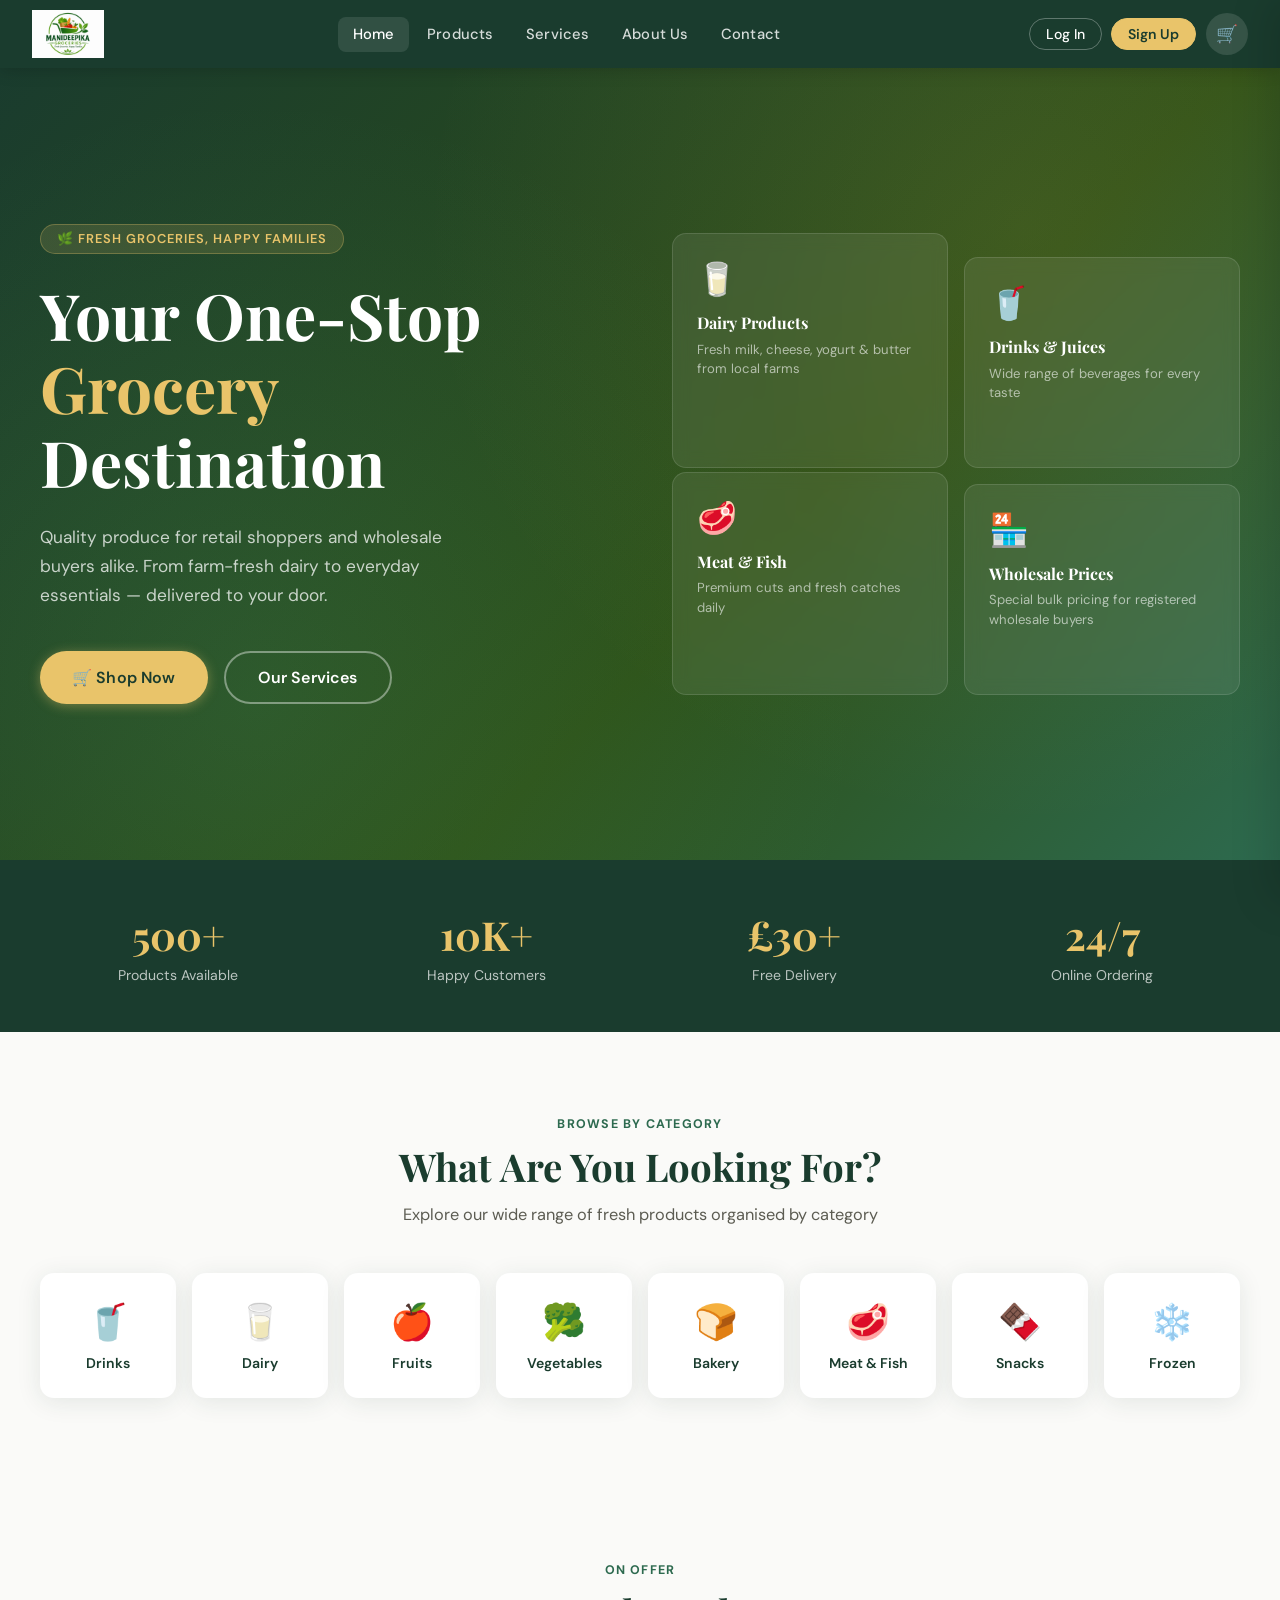
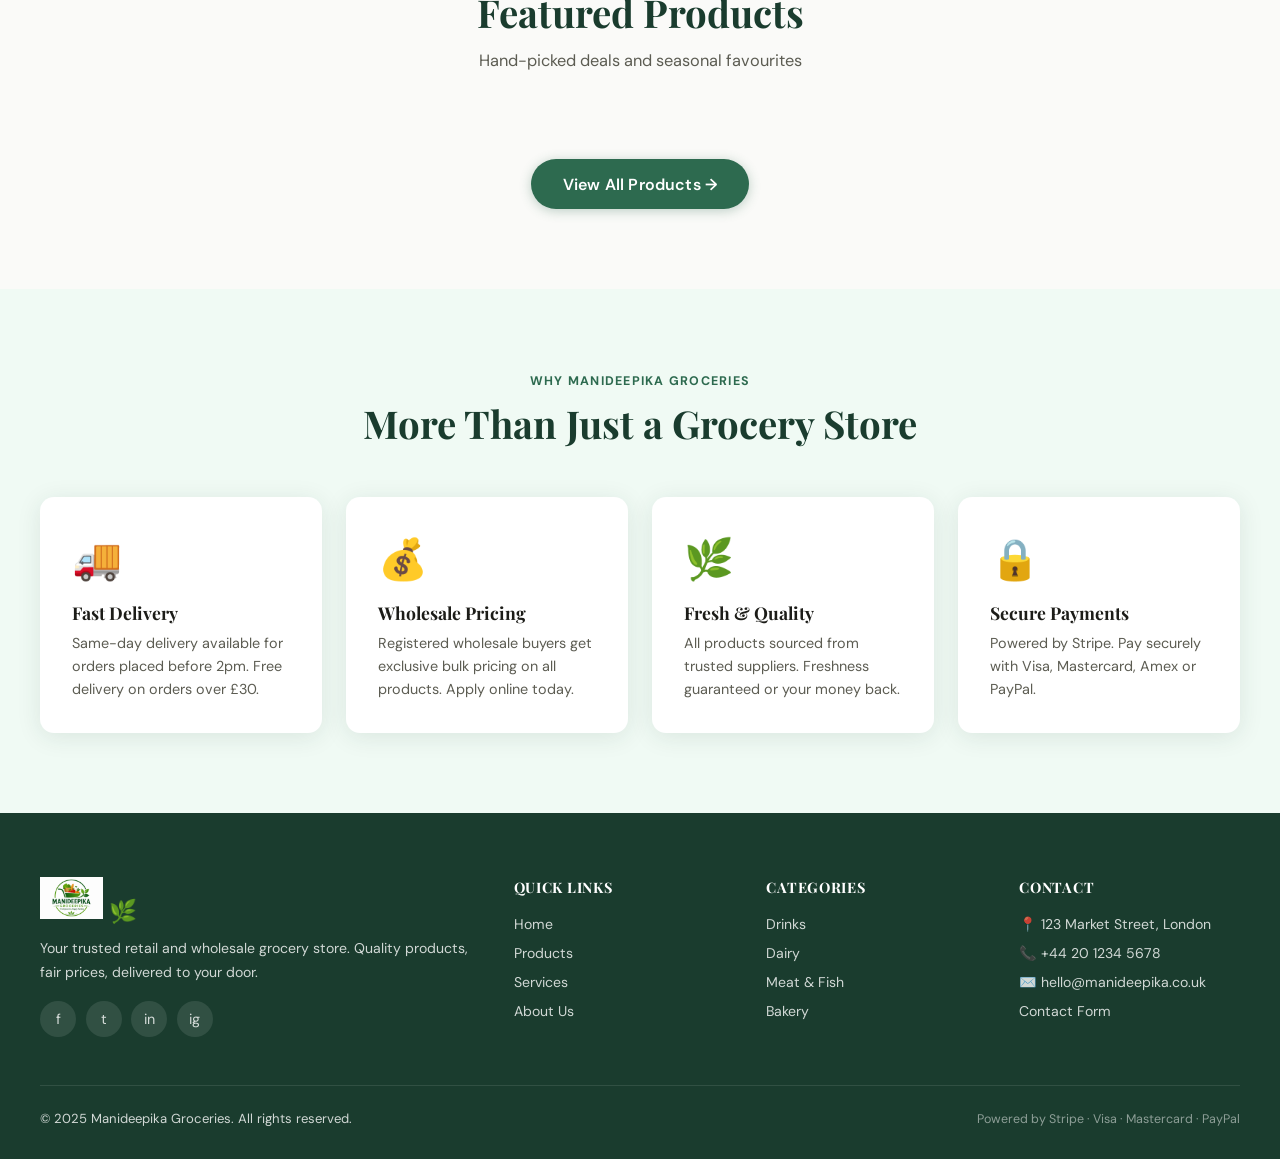
==== index.html @ 28f53b43 "Add files via upload" ====
<!DOCTYPE html>
<html lang="en">
<head>
  <meta charset="UTF-8" />
  <meta name="viewport" content="width=device-width, initial-scale=1.0" />
  <title>Manideepika Groceries – Retail & Wholesale Groceries</title>
  <link rel="stylesheet" href="css/style.css" />
  <link rel="icon" href="icon.png" />
</head>
<body>

<!-- ══ NAVBAR ══ -->
<nav class="navbar">
  <a class="navbar-brand" onclick="navigate('homePage')" style="cursor:pointer">
    <img src="icon.png" alt="Manideepika Groceries" style="height:48px;width:auto;object-fit:contain;">
  </a>
  <ul class="nav-links">
    <li><a href="#" data-page="homePage" onclick="navigate('homePage')" class="active">Home</a></li>
    <li><a href="#" data-page="productsPage" onclick="navigate('productsPage')">Products</a></li>
    <li><a href="#" data-page="servicesPage" onclick="navigate('servicesPage')">Services</a></li>
    <li><a href="#" data-page="aboutPage" onclick="navigate('aboutPage')">About Us</a></li>
    <li><a href="#" data-page="contactPage" onclick="navigate('contactPage')">Contact</a></li>
  </ul>
  <div class="nav-actions">
    <button class="btn-nav" id="loginBtn" onclick="openModal('loginModal')">Log In</button>
    <button class="btn-nav btn-nav-primary" id="signupBtn" onclick="openModal('signupModal')">Sign Up</button>
    <div id="userMenu" style="display:none;align-items:center;gap:0.6rem;">
      <span id="userGreeting" style="color:rgba(255,255,255,0.8);font-size:0.88rem;"></span>
      <button class="btn-nav" onclick="logout()">Log Out</button>
    </div>
    <button class="cart-btn" onclick="openCart()" title="Cart">
      🛒 <span class="cart-count" style="display:none">0</span>
    </button>
  </div>
</nav>

<!-- ══ PAGES ══ -->

<!-- HOME PAGE -->
<div class="page active" id="homePage">
  <!-- Hero -->
  <section class="hero">
    <div class="hero-bg-pattern"></div>
    <div class="hero-content">
      <div>
        <div class="hero-badge">🌿 Fresh Groceries, Happy Families</div>
        <h1>Your One-Stop <em>Grocery</em> Destination</h1>
        <p>Quality produce for retail shoppers and wholesale buyers alike. From farm-fresh dairy to everyday essentials — delivered to your door.</p>
        <div class="hero-actions">
          <button class="btn btn-gold btn-lg" onclick="navigate('productsPage')">🛒 Shop Now</button>
          <button class="btn btn-outline btn-lg" style="color:white;border-color:rgba(255,255,255,0.4);" onclick="navigate('servicesPage')">Our Services</button>
        </div>
      </div>
      <div class="hero-visual">
        <div class="hero-card">
          <div class="icon">🥛</div>
          <h3>Dairy Products</h3>
          <p>Fresh milk, cheese, yogurt & butter from local farms</p>
        </div>
        <div class="hero-card">
          <div class="icon">🥤</div>
          <h3>Drinks & Juices</h3>
          <p>Wide range of beverages for every taste</p>
        </div>
        <div class="hero-card">
          <div class="icon">🥩</div>
          <h3>Meat & Fish</h3>
          <p>Premium cuts and fresh catches daily</p>
        </div>
        <div class="hero-card">
          <div class="icon">🏪</div>
          <h3>Wholesale Prices</h3>
          <p>Special bulk pricing for registered wholesale buyers</p>
        </div>
      </div>
    </div>
  </section>

  <!-- Stats -->
  <div class="stats-bar">
    <div class="stat-item"><h3>500+</h3><p>Products Available</p></div>
    <div class="stat-item"><h3>10K+</h3><p>Happy Customers</p></div>
    <div class="stat-item"><h3>£30+</h3><p>Free Delivery</p></div>
    <div class="stat-item"><h3>24/7</h3><p>Online Ordering</p></div>
  </div>

  <!-- Categories -->
  <section class="section" style="background:var(--off-white);">
    <div class="container">
      <div class="section-header">
        <span class="label">Browse By Category</span>
        <h2>What Are You Looking For?</h2>
        <p>Explore our wide range of fresh products organised by category</p>
      </div>
      <div class="categories-grid" style="grid-template-columns:repeat(auto-fill,minmax(130px,1fr))">
        <div class="category-card" onclick="navigate('productsPage');setCategory('drinks')">
          <div class="cat-icon">🥤</div><h3>Drinks</h3>
        </div>
        <div class="category-card" onclick="navigate('productsPage');setCategory('dairy')">
          <div class="cat-icon">🥛</div><h3>Dairy</h3>
        </div>
        <div class="category-card" onclick="navigate('productsPage');setCategory('fruits')">
          <div class="cat-icon">🍎</div><h3>Fruits</h3>
        </div>
        <div class="category-card" onclick="navigate('productsPage');setCategory('vegetables')">
          <div class="cat-icon">🥦</div><h3>Vegetables</h3>
        </div>
        <div class="category-card" onclick="navigate('productsPage');setCategory('bakery')">
          <div class="cat-icon">🍞</div><h3>Bakery</h3>
        </div>
        <div class="category-card" onclick="navigate('productsPage');setCategory('meat')">
          <div class="cat-icon">🥩</div><h3>Meat & Fish</h3>
        </div>
        <div class="category-card" onclick="navigate('productsPage');setCategory('snacks')">
          <div class="cat-icon">🍫</div><h3>Snacks</h3>
        </div>
        <div class="category-card" onclick="navigate('productsPage');setCategory('frozen')">
          <div class="cat-icon">❄️</div><h3>Frozen</h3>
        </div>
      </div>
    </div>
  </section>

  <!-- Featured Products -->
  <section class="section">
    <div class="container">
      <div class="section-header">
        <span class="label">On Offer</span>
        <h2>Featured Products</h2>
        <p>Hand-picked deals and seasonal favourites</p>
      </div>
      <div class="products-grid" id="featuredProducts"></div>
      <div style="text-align:center;margin-top:2.5rem;">
        <button class="btn btn-primary btn-lg" onclick="navigate('productsPage')">View All Products →</button>
      </div>
    </div>
  </section>

  <!-- Why Choose Us -->
  <section class="section" style="background:var(--green-pale);">
    <div class="container">
      <div class="section-header">
        <span class="label">Why Manideepika Groceries</span>
        <h2>More Than Just a Grocery Store</h2>
      </div>
      <div class="services-grid">
        <div class="service-card">
          <div class="service-icon">🚚</div>
          <h3>Fast Delivery</h3>
          <p>Same-day delivery available for orders placed before 2pm. Free delivery on orders over £30.</p>
        </div>
        <div class="service-card">
          <div class="service-icon">💰</div>
          <h3>Wholesale Pricing</h3>
          <p>Registered wholesale buyers get exclusive bulk pricing on all products. Apply online today.</p>
        </div>
        <div class="service-card">
          <div class="service-icon">🌿</div>
          <h3>Fresh & Quality</h3>
          <p>All products sourced from trusted suppliers. Freshness guaranteed or your money back.</p>
        </div>
        <div class="service-card">
          <div class="service-icon">🔒</div>
          <h3>Secure Payments</h3>
          <p>Powered by Stripe. Pay securely with Visa, Mastercard, Amex or PayPal.</p>
        </div>
      </div>
    </div>
  </section>

  <!-- Footer -->
  <footer>
    <div class="container">
      <div class="footer-grid">
        <div class="footer-brand">
          <div class="logo"><img src="icon.png" alt="Manideepika Groceries" style="height:42px;width:auto;object-fit:contain;"> 🌿</div>
          <p>Your trusted retail and wholesale grocery store. Quality products, fair prices, delivered to your door.</p>
          <div class="social-links">
            <div class="social-link">f</div>
            <div class="social-link">t</div>
            <div class="social-link">in</div>
            <div class="social-link">ig</div>
          </div>
        </div>
        <div class="footer-col">
          <h4>Quick Links</h4>
          <ul>
            <li><a href="#" onclick="navigate('homePage')">Home</a></li>
            <li><a href="#" onclick="navigate('productsPage')">Products</a></li>
            <li><a href="#" onclick="navigate('servicesPage')">Services</a></li>
            <li><a href="#" onclick="navigate('aboutPage')">About Us</a></li>
          </ul>
        </div>
        <div class="footer-col">
          <h4>Categories</h4>
          <ul>
            <li><a href="#" onclick="navigate('productsPage');setCategory('drinks')">Drinks</a></li>
            <li><a href="#" onclick="navigate('productsPage');setCategory('dairy')">Dairy</a></li>
            <li><a href="#" onclick="navigate('productsPage');setCategory('meat')">Meat & Fish</a></li>
            <li><a href="#" onclick="navigate('productsPage');setCategory('bakery')">Bakery</a></li>
          </ul>
        </div>
        <div class="footer-col">
          <h4>Contact</h4>
          <ul>
            <li><a href="#">📍 123 Market Street, London</a></li>
            <li><a href="#">📞 +44 20 1234 5678</a></li>
            <li><a href="#">✉️ hello@manideepika.co.uk</a></li>
            <li><a href="#" onclick="navigate('contactPage')">Contact Form</a></li>
          </ul>
        </div>
      </div>
      <div class="footer-bottom">
        <p>© 2025 Manideepika Groceries. All rights reserved.</p>
        <p style="font-size:0.78rem;color:rgba(255,255,255,0.5);">Powered by Stripe · Visa · Mastercard · PayPal</p>
      </div>
    </div>
  </footer>
</div>

<!-- PRODUCTS PAGE -->
<div class="page" id="productsPage">
  <div class="page-hero" style="padding:3rem 2rem 2.5rem;">
    <h1>Our Products</h1>
    <p>Browse hundreds of quality retail and wholesale grocery items</p>
  </div>
  <section class="section" style="padding-top:2rem;">
    <div class="container">
      <div style="display:flex;align-items:center;justify-content:space-between;flex-wrap:wrap;gap:1rem;margin-bottom:1.5rem;">
        <div class="search-bar">
          <input type="text" id="productSearch" placeholder="Search products...">
          <button>🔍</button>
        </div>
        <div style="display:flex;align-items:center;gap:1rem;flex-wrap:wrap;">
          <label style="display:flex;align-items:center;gap:0.5rem;cursor:pointer;font-size:0.88rem;font-weight:600;color:var(--green-dark);">
            <input type="checkbox" id="priceToggle" style="width:auto;accent-color:var(--green-mid);">
            Wholesale Prices
          </label>
          <select id="sortProducts" class="filter-select">
            <option value="">Sort by Default</option>
            <option value="low">Price: Low to High</option>
            <option value="high">Price: High to Low</option>
            <option value="name">Name A–Z</option>
          </select>
        </div>
      </div>
      <div class="categories-grid" id="categoriesGrid" style="margin-bottom:2rem;"></div>
      <div class="products-grid" id="productsGrid"></div>
    </div>
  </section>
  <!-- Footer repeat -->
  <footer style="background:var(--green-dark);padding:2rem;text-align:center;color:rgba(255,255,255,0.6);font-size:0.85rem;">
    © 2025 Manideepika Groceries · <a href="#" onclick="navigate('contactPage')" style="color:var(--gold);">Contact Us</a>
  </footer>
</div>

<!-- SERVICES PAGE -->
<div class="page" id="servicesPage">
  <div class="page-hero">
    <h1>Our Services</h1>
    <p>We offer a complete grocery solution for individuals, families, and businesses</p>
  </div>
  <section class="section">
    <div class="container">
      <div class="section-header">
        <span class="label">What We Offer</span>
        <h2>Services Tailored to Your Needs</h2>
      </div>
      <div class="services-grid">
        <div class="service-card">
          <div class="service-icon">🏪</div>
          <h3>Retail Shopping</h3>
          <p>Shop at standard retail prices with full access to our product catalogue. Perfect for individuals and families looking for quality groceries.</p>
        </div>
        <div class="service-card">
          <div class="service-icon">📦</div>
          <h3>Wholesale Buying</h3>
          <p>Registered wholesale accounts enjoy significantly reduced bulk pricing. Ideal for restaurants, cafes, offices and small businesses.</p>
        </div>
        <div class="service-card">
          <div class="service-icon">🚚</div>
          <h3>Home Delivery</h3>
          <p>Same-day and next-day delivery slots available. Free delivery on orders over £30. Tracked and insured delivery every time.</p>
        </div>
        <div class="service-card">
          <div class="service-icon">🔄</div>
          <h3>Click & Collect</h3>
          <p>Order online and collect from our store at a time that suits you. Skip the queue and pick up your order in minutes.</p>
        </div>
        <div class="service-card">
          <div class="service-icon">📋</div>
          <h3>Standing Orders</h3>
          <p>Set up recurring orders for your regular essentials. We'll process automatically each week so you never run out.</p>
        </div>
        <div class="service-card">
          <div class="service-icon">💳</div>
          <h3>Business Accounts</h3>
          <p>Open a business account with dedicated account management, invoicing, and flexible payment terms up to 30 days.</p>
        </div>
      </div>
    </div>
  </section>
  <section class="section" style="background:var(--green-dark);color:white;text-align:center;">
    <div class="container">
      <h2 style="color:white;margin-bottom:1rem;">Ready to Open a Wholesale Account?</h2>
      <p style="color:rgba(255,255,255,0.75);margin-bottom:2rem;">Register today and unlock exclusive wholesale pricing on all products</p>
      <button class="btn btn-gold btn-lg" onclick="openModal('signupModal')">Register for Wholesale</button>
    </div>
  </section>
  <footer style="background:var(--green-dark);padding:2rem;text-align:center;color:rgba(255,255,255,0.6);font-size:0.85rem;border-top:1px solid rgba(255,255,255,0.1);">
    © 2025 Manideepika Groceries
  </footer>
</div>

<!-- ABOUT PAGE -->
<div class="page" id="aboutPage">
  <div class="page-hero">
    <h1>About Manideepika Groceries</h1>
    <p>A family-run grocery business serving London since 2005 — growing from a single market stall to a thriving retail and wholesale store</p>
  </div>
  <section class="section">
    <div class="container" style="display:grid;grid-template-columns:1fr 1fr;gap:3rem;align-items:center;">
      <div>
        <span class="label text-green">Our Story</span>
        <h2 style="margin-bottom:1rem;">From Market Stall to Grocery Hub</h2>
        <p style="color:var(--gray-dark);line-height:1.8;margin-bottom:1rem;">Manideepika Groceries started in 2005 as a small family-run market stall in East London. Over two decades, we've grown into a full-service retail and wholesale grocery operation serving thousands of customers each week.</p>
        <p style="color:var(--gray-dark);line-height:1.8;margin-bottom:1.5rem;">Our commitment remains the same: bring the freshest, highest-quality produce to every customer — whether you're a home cook buying for your family or a restaurant owner stocking your kitchen.</p>
        <button class="btn btn-primary" onclick="navigate('contactPage')">Get in Touch</button>
      </div>
      <div style="background:var(--green-pale);border-radius:var(--radius);padding:2.5rem;text-align:center;">
        <div style="font-size:5rem;margin-bottom:1rem;">🌿</div>
        <h3 style="font-size:1.3rem;margin-bottom:0.5rem;">Our Mission</h3>
        <p style="color:var(--gray-dark);line-height:1.7;">To make quality groceries accessible and affordable for everyone — from the individual shopper to the growing business — while supporting local suppliers and reducing food waste.</p>
      </div>
    </div>
  </section>
  <div class="stats-bar">
    <div class="stat-item"><h3>20+</h3><p>Years in Business</p></div>
    <div class="stat-item"><h3>10K+</h3><p>Happy Customers</p></div>
    <div class="stat-item"><h3>50+</h3><p>Local Suppliers</p></div>
    <div class="stat-item"><h3>500+</h3><p>Products Stocked</p></div>
  </div>
  <section class="section">
    <div class="container">
      <div class="section-header">
        <span class="label">The Team</span>
        <h2>Meet Our People</h2>
        <p>A dedicated team passionate about food and great customer service</p>
      </div>
      <div class="team-grid">
        <div class="team-card">
          <div class="team-avatar">👨‍💼</div>
          <h3>James Okafor</h3>
          <p>Founder & CEO</p>
        </div>
        <div class="team-card">
          <div class="team-avatar">👩‍💼</div>
          <h3>Sarah Mitchell</h3>
          <p>Head of Procurement</p>
        </div>
        <div class="team-card">
          <div class="team-avatar">👨‍🍳</div>
          <h3>Ahmed Hassan</h3>
          <p>Wholesale Manager</p>
        </div>
        <div class="team-card">
          <div class="team-avatar">👩‍💻</div>
          <h3>Priya Sharma</h3>
          <p>Operations Manager</p>
        </div>
      </div>
    </div>
  </section>
  <footer style="background:var(--green-dark);padding:2rem;text-align:center;color:rgba(255,255,255,0.6);font-size:0.85rem;">
    © 2025 Manideepika Groceries
  </footer>
</div>

<!-- CONTACT PAGE -->
<div class="page" id="contactPage">
  <div class="page-hero">
    <h1>Contact Us</h1>
    <p>We'd love to hear from you. Get in touch for orders, enquiries, or wholesale applications</p>
  </div>
  <section class="section">
    <div class="container contact-grid">
      <div>
        <h2 style="margin-bottom:1.5rem;">Get In Touch</h2>
        <div class="contact-card">
          <div class="contact-icon">📍</div>
          <div>
            <h4 style="margin-bottom:0.25rem;">Store Address</h4>
            <p style="font-size:0.88rem;color:var(--gray-dark);">371A Eastern Avenue, Ilford, London IG2 6NE</p>
          </div>
        </div>
        <div class="contact-card">
          <div class="contact-icon">📞</div>
          <div>
            <h4 style="margin-bottom:0.25rem;">Phone</h4>
            <p style="font-size:0.88rem;color:var(--gray-dark);">+44 7404188199 (Mon–Sat, 8am–8pm)</p>
          </div>
        </div>
        <div class="contact-card">
          <div class="contact-icon">✉️</div>
          <div>
            <h4 style="margin-bottom:0.25rem;">Email</h4>
            <p style="font-size:0.88rem;color:var(--gray-dark);">Deepika22400@gmail.com</p>
          </div>
        </div>
        <div class="contact-card">
          <div class="contact-icon">🕐</div>
          <div>
            <h4 style="margin-bottom:0.25rem;">Opening Hours</h4>
            <p style="font-size:0.88rem;color:var(--gray-dark);">Mon–Fri: 7am–9pm · Sat: 7am–8pm · Sun: 9am–6pm</p>
          </div>
        </div>
      </div>
      <div>
        <div class="checkout-section">
          <h3>Send Us a Message</h3>
          <form onsubmit="submitContact(event)">
            <div class="form-row">
              <div class="form-group">
                <label>First Name</label>
                <input type="text" placeholder="John" required />
              </div>
              <div class="form-group">
                <label>Last Name</label>
                <input type="text" placeholder="Smith" required />
              </div>
            </div>
            <div class="form-group">
              <label>Email Address</label>
              <input type="email" placeholder="john@example.com" required />
            </div>
            <div class="form-group">
              <label>Subject</label>
              <select>
                <option>General Enquiry</option>
                <option>Wholesale Application</option>
                <option>Order Issue</option>
                <option>Product Feedback</option>
                <option>Delivery Question</option>
              </select>
            </div>
            <div class="form-group">
              <label>Message</label>
              <textarea placeholder="Tell us how we can help..." required></textarea>
            </div>
            <button type="submit" class="btn btn-primary btn-block btn-lg">Send Message ✉️</button>
          </form>
        </div>
      </div>
    </div>
  </section>
  <footer style="background:var(--green-dark);padding:2rem;text-align:center;color:rgba(255,255,255,0.6);font-size:0.85rem;">
    © 2025 Manideepika Groceries
  </footer>
</div>

<!-- CHECKOUT PAGE -->
<div class="page" id="checkoutPage">
  <div class="page-hero" style="padding:2.5rem 2rem 2rem;">
    <h1>Checkout</h1>
    <p>Complete your order securely</p>
  </div>
  <section class="section" style="padding-top:2rem;">
    <div class="container checkout-grid">
      <div>
        <!-- Delivery -->
        <div class="checkout-section">
          <h3>📍 Delivery Information</h3>
          <div class="form-row">
            <div class="form-group">
              <label>First Name</label>
              <input type="text" id="deliveryFirst" placeholder="John" />
            </div>
            <div class="form-group">
              <label>Last Name</label>
              <input type="text" id="deliveryLast" placeholder="Smith" />
            </div>
          </div>
          <div class="form-group">
            <label>Address Line 1</label>
            <input type="text" id="deliveryAddr1" placeholder="123 Example Street" />
          </div>
          <div class="form-group">
            <label>Address Line 2</label>
            <input type="text" id="deliveryAddr2" placeholder="Flat 2B (optional)" />
          </div>
          <div class="form-row">
            <div class="form-group">
              <label>City</label>
              <input type="text" id="deliveryCity" placeholder="London" />
            </div>
            <div class="form-group">
              <label>Postcode</label>
              <input type="text" id="deliveryPost" placeholder="E1 6RF" />
            </div>
          </div>
          <div class="form-group">
            <label>Phone Number</label>
            <input type="tel" placeholder="+44 7700 000000" />
          </div>
        </div>

        <!-- Delivery Slot -->
        <div class="checkout-section">
          <h3>🚚 Delivery Options</h3>
          <div class="payment-methods">
            <label class="payment-option active">
              <input type="radio" name="delivery" checked> Standard Delivery (1–2 days) — FREE over £30
              <span style="margin-left:auto;font-weight:700;color:var(--green-mid);">£2.99</span>
            </label>
            <label class="payment-option">
              <input type="radio" name="delivery"> Same-Day Delivery (order before 2pm)
              <span style="margin-left:auto;font-weight:700;color:var(--green-mid);">£4.99</span>
            </label>
            <label class="payment-option">
              <input type="radio" name="delivery"> Click & Collect (free)
              <span style="margin-left:auto;font-weight:700;color:var(--green-mid);">FREE</span>
            </label>
          </div>
        </div>

        <!-- Payment -->
        <div class="checkout-section">
          <h3>💳 Payment Method</h3>
          <div class="payment-methods">
            <div class="payment-option active" data-method="card" onclick="selectPaymentMethod('card')">
              <input type="radio" name="payment" checked>
              <span>Credit / Debit Card</span>
              <div class="payment-icons">
                <span class="payment-icon-badge">VISA</span>
                <span class="payment-icon-badge">MC</span>
                <span class="payment-icon-badge">AMEX</span>
              </div>
            </div>
            <div class="payment-option" data-method="stripe" onclick="selectPaymentMethod('stripe')">
              <input type="radio" name="payment">
              <span>🔷 Stripe Secure Pay</span>
              <div class="payment-icons">
                <span class="payment-icon-badge" style="background:#6772e5;color:white;">Stripe</span>
              </div>
            </div>
            <div class="payment-option" data-method="paypal" onclick="selectPaymentMethod('paypal')">
              <input type="radio" name="payment">
              <span>🔵 PayPal</span>
              <div class="payment-icons">
                <span class="payment-icon-badge" style="background:#003087;color:white;">PayPal</span>
              </div>
            </div>
          </div>

          <!-- Card Fields -->
          <div id="cardFields" style="margin-top:1rem;">
            <div style="background:var(--green-pale);border:1px solid var(--green-light);border-radius:var(--radius-sm);padding:0.75rem 1rem;margin-bottom:1rem;font-size:0.82rem;color:var(--green-dark);">
              🔒 Your payment is secured by 256-bit SSL encryption via Stripe
            </div>
            <div class="form-group">
              <label>Cardholder Name</label>
              <input type="text" id="cardName" placeholder="John Smith" />
            </div>
            <div class="form-group">
              <label>Card Number</label>
              <input type="text" id="cardNumber" placeholder="1234 5678 9012 3456" maxlength="19"
                oninput="this.value=this.value.replace(/\D/g,'').replace(/(.{4})/g,'$1 ').trim()" />
            </div>
            <div class="form-row">
              <div class="form-group">
                <label>Expiry Date</label>
                <input type="text" id="cardExpiry" placeholder="MM / YY" maxlength="7"
                  oninput="this.value=this.value.replace(/\D/g,'').replace(/^(\d{2})(\d)/,'$1 / $2')" />
              </div>
              <div class="form-group">
                <label>CVV</label>
                <input type="text" id="cardCVV" placeholder="123" maxlength="4"
                  oninput="this.value=this.value.replace(/\D/g,'')" />
              </div>
            </div>
          </div>

          <!-- PayPal -->
          <div id="paypalFields" style="display:none;margin-top:1rem;text-align:center;">
            <div style="background:#f5f7fa;border:2px solid #003087;border-radius:var(--radius-sm);padding:2rem;">
              <div style="font-size:2rem;margin-bottom:0.5rem;">🔵</div>
              <p style="color:#003087;font-weight:600;">You will be redirected to PayPal to complete your payment</p>
            </div>
          </div>
        </div>
      </div>

      <!-- Order Summary -->
      <div>
        <div class="order-summary">
          <h3 style="font-size:1.1rem;margin-bottom:1.25rem;padding-bottom:0.75rem;border-bottom:1px solid var(--gray-light);">🧾 Order Summary</h3>
          <div class="cart-summary" id="checkoutItems"></div>
          <div class="cart-summary" style="border-top:1px solid var(--gray-light);padding-top:0.75rem;margin-top:0.5rem;">
            <div class="cart-summary-row"><span>Subtotal</span><span id="checkoutSubtotal">£0.00</span></div>
            <div class="cart-summary-row"><span>Delivery</span><span id="checkoutDelivery">£2.99</span></div>
            <div class="cart-summary-row total"><span>Total</span><span id="checkoutTotal">£0.00</span></div>
          </div>
          <div class="form-group mt-2">
            <label>Promo Code</label>
            <div style="display:flex;gap:0.5rem;">
              <input type="text" placeholder="Enter code" style="margin:0;" />
              <button class="btn btn-outline btn-sm" style="white-space:nowrap;">Apply</button>
            </div>
          </div>
          <button class="btn btn-primary btn-block btn-lg mt-2" onclick="placeOrder()">
            Place Order 🔒
          </button>
          <p style="font-size:0.75rem;color:var(--gray-dark);text-align:center;margin-top:0.75rem;">
            By placing your order you agree to our Terms & Conditions
          </p>
        </div>
      </div>
    </div>
  </section>
</div>

<!-- ORDER CONFIRMATION PAGE -->
<div class="page" id="confirmPage">
  <section class="section" style="min-height:80vh;display:flex;align-items:center;justify-content:center;">
    <div style="text-align:center;max-width:500px;">
      <div style="font-size:5rem;margin-bottom:1rem;">🎉</div>
      <h1 style="font-size:2rem;color:var(--green-dark);margin-bottom:0.75rem;">Order Confirmed!</h1>
      <p style="color:var(--gray-dark);margin-bottom:1rem;">Thank you for shopping with Manideepika Groceries. Your order has been received and is being processed.</p>
      <div style="background:var(--green-pale);border-radius:var(--radius);padding:1.5rem;margin-bottom:2rem;">
        <div style="font-size:0.85rem;color:var(--gray-dark);">Order Number</div>
        <div id="orderNumber" style="font-size:1.4rem;font-weight:700;color:var(--green-dark);font-family:'Playfair Display',serif;"></div>
        <div style="font-size:0.82rem;color:var(--gray-dark);margin-top:0.5rem;">A confirmation has been sent to your email</div>
      </div>
      <div style="display:flex;gap:1rem;justify-content:center;">
        <button class="btn btn-primary" onclick="navigate('productsPage')">Continue Shopping</button>
        <button class="btn btn-outline" onclick="navigate('homePage')">Go to Home</button>
      </div>
    </div>
  </section>
</div>

<!-- ══ CART SIDEBAR ══ -->
<div class="cart-overlay" id="cartOverlay" onclick="closeCart()"></div>
<div class="cart-sidebar" id="cartSidebar">
  <div class="cart-header">
    <h2>🛒 Your Cart</h2>
    <button class="cart-close" onclick="closeCart()">✕</button>
  </div>
  <div class="cart-items" id="cartItems">
    <div class="empty-state"><div class="icon">🛒</div><h3>Your cart is empty</h3><p>Add products to get started</p></div>
  </div>
  <div class="cart-footer">
    <div class="cart-summary">
      <div class="cart-summary-row"><span>Subtotal</span><span id="cartSubtotal">£0.00</span></div>
      <div class="cart-summary-row"><span>Delivery</span><span id="cartDelivery">£2.99</span></div>
      <div class="cart-summary-row total"><span>Total</span><span id="cartTotal">£0.00</span></div>
    </div>
    <p style="font-size:0.78rem;color:var(--green-bright);margin-bottom:0.75rem;font-weight:600;">🎉 Free delivery on orders over £30!</p>
    <button class="btn btn-primary btn-block" onclick="closeCart();navigate('checkoutPage');renderOrderSummary();">
      Proceed to Checkout →
    </button>
    <button class="btn btn-outline btn-block mt-1" onclick="closeCart()">Continue Shopping</button>
  </div>
</div>

<!-- ══ MODALS ══ -->

<!-- Login Modal -->
<div class="modal-overlay" id="loginModal" onclick="if(event.target===this)closeModal('loginModal')">
  <div class="modal">
    <div class="modal-header">
      <h2>Welcome Back 👋</h2>
      <button class="cart-close" onclick="closeModal('loginModal')">✕</button>
    </div>
    <div class="modal-body">
      <form onsubmit="handleLogin(event)">
        <div class="form-group">
          <label>Email Address</label>
          <input type="email" id="loginEmail" placeholder="your@email.com" required />
        </div>
        <div class="form-group">
          <label>Password</label>
          <input type="password" id="loginPassword" placeholder="••••••••" required />
        </div>
        <button type="submit" class="btn btn-primary btn-block btn-lg" style="margin-top:0.5rem;">Log In</button>
      </form>
      <p style="text-align:center;margin-top:1rem;font-size:0.88rem;color:var(--gray-dark);">
        Don't have an account?
        <a href="#" onclick="closeModal('loginModal');openModal('signupModal')" style="color:var(--green-mid);font-weight:600;">Sign Up</a>
      </p>
    </div>
  </div>
</div>

<!-- Signup Modal -->
<div class="modal-overlay" id="signupModal" onclick="if(event.target===this)closeModal('signupModal')">
  <div class="modal">
    <div class="modal-header">
      <h2>Create Account 🌿</h2>
      <button class="cart-close" onclick="closeModal('signupModal')">✕</button>
    </div>
    <div class="modal-body">
      <form onsubmit="handleSignup(event)">
        <div class="form-row">
          <div class="form-group">
            <label>First Name</label>
            <input type="text" id="signupFirst" placeholder="John" required />
          </div>
          <div class="form-group">
            <label>Last Name</label>
            <input type="text" id="signupLast" placeholder="Smith" required />
          </div>
        </div>
        <div class="form-group">
          <label>Email Address</label>
          <input type="email" id="signupEmail" placeholder="your@email.com" required />
        </div>
        <div class="form-group">
          <label>Account Type</label>
          <select id="signupType">
            <option value="retail">Retail Customer</option>
            <option value="wholesale">Wholesale Buyer</option>
          </select>
          <p class="form-hint">Wholesale buyers get exclusive bulk pricing</p>
        </div>
        <div class="form-group">
          <label>Password</label>
          <input type="password" id="signupPassword" placeholder="Min. 6 characters" required minlength="6" />
        </div>
        <div class="form-group">
          <label>Confirm Password</label>
          <input type="password" id="signupConfirm" placeholder="Repeat password" required />
        </div>
        <button type="submit" class="btn btn-primary btn-block btn-lg" style="margin-top:0.5rem;">Create Account</button>
      </form>
      <p style="text-align:center;margin-top:1rem;font-size:0.88rem;color:var(--gray-dark);">
        Already have an account?
        <a href="#" onclick="closeModal('signupModal');openModal('loginModal')" style="color:var(--green-mid);font-weight:600;">Log In</a>
      </p>
    </div>
  </div>
</div>

<!-- Toast Container -->
<div class="toast-container" id="toastContainer"></div>

<script src="../ap2/script/app.js"></script>
<script>
  function submitContact(e) {
    e.preventDefault();
    showToast('Message sent! We\'ll get back to you shortly 📧');
    e.target.reset();
  }
</script>
</body>
</html>
---- css/style.css ----
@import url('https://fonts.googleapis.com/css2?family=Playfair+Display:wght@400;600;700&family=DM+Sans:wght@300;400;500;600&display=swap');

:root {
  --green-dark: #1a3c2e;
  --green-mid: #2d6a4f;
  --green-bright: #52b788;
  --green-light: #b7e4c7;
  --green-pale: #f0faf4;
  --gold: #e9c46a;
  --gold-dark: #c9a227;
  --red: #e63946;
  --white: #ffffff;
  --off-white: #fafaf8;
  --gray-light: #f4f4f0;
  --gray-mid: #c8c8be;
  --gray-dark: #5c5c52;
  --text: #1c1c18;
  --shadow: 0 4px 24px rgba(26,60,46,0.10);
  --shadow-lg: 0 8px 40px rgba(26,60,46,0.16);
  --radius: 14px;
  --radius-sm: 8px;
  --transition: 0.22s cubic-bezier(0.4,0,0.2,1);
}

*, *::before, *::after { box-sizing: border-box; margin: 0; padding: 0; }

html { scroll-behavior: smooth; }

body {
  font-family: 'DM Sans', sans-serif;
  background: var(--off-white);
  color: var(--text);
  min-height: 100vh;
  overflow-x: hidden;
}

h1, h2, h3, h4 { font-family: 'Playfair Display', serif; }

a { text-decoration: none; color: inherit; }

img { max-width: 100%; }

/* ── NAVBAR ── */
.navbar {
  position: sticky; top: 0; z-index: 1000;
  background: var(--green-dark);
  padding: 0 2rem;
  display: flex; align-items: center; justify-content: space-between;
  height: 68px;
  box-shadow: 0 2px 16px rgba(0,0,0,0.18);
}

.navbar-brand {
  display: flex; align-items: center; gap: 10px;
  font-family: 'Playfair Display', serif;
  font-size: 1.5rem; font-weight: 700; color: var(--white);
}

.navbar-brand span { color: var(--gold); }

.navbar-brand .logo-icon {
  width: 38px; height: 38px;
  background: var(--gold);
  border-radius: 50%;
  display: flex; align-items: center; justify-content: center;
  font-size: 1.2rem;
}

.nav-links {
  display: flex; align-items: center; gap: 0.25rem;
  list-style: none;
}

.nav-links a {
  color: rgba(255,255,255,0.82);
  font-size: 0.92rem; font-weight: 500;
  padding: 0.45rem 0.9rem;
  border-radius: var(--radius-sm);
  transition: var(--transition);
  letter-spacing: 0.01em;
}

.nav-links a:hover, .nav-links a.active {
  color: var(--white);
  background: rgba(255,255,255,0.1);
}

.nav-actions {
  display: flex; align-items: center; gap: 0.6rem;
}

.btn-nav {
  background: none; border: 1.5px solid rgba(255,255,255,0.3);
  color: var(--white); padding: 0.4rem 1rem;
  border-radius: 100px; font-size: 0.88rem; font-weight: 500;
  cursor: pointer; transition: var(--transition); font-family: 'DM Sans', sans-serif;
}

.btn-nav:hover { background: rgba(255,255,255,0.12); border-color: rgba(255,255,255,0.6); }

.btn-nav-primary {
  background: var(--gold); border-color: var(--gold); color: var(--green-dark);
  font-weight: 600;
}

.btn-nav-primary:hover { background: var(--gold-dark); border-color: var(--gold-dark); }

.cart-btn {
  position: relative;
  background: rgba(255,255,255,0.12); border: none;
  color: var(--white); width: 42px; height: 42px;
  border-radius: 50%; font-size: 1.1rem; cursor: pointer;
  display: flex; align-items: center; justify-content: center;
  transition: var(--transition);
}

.cart-btn:hover { background: rgba(255,255,255,0.2); }

.cart-count {
  position: absolute; top: -4px; right: -4px;
  background: var(--red); color: white;
  font-size: 0.65rem; font-weight: 700;
  width: 18px; height: 18px; border-radius: 50%;
  display: flex; align-items: center; justify-content: center;
  border: 2px solid var(--green-dark);
}

/* ── BUTTONS ── */
.btn {
  display: inline-flex; align-items: center; gap: 6px;
  padding: 0.65rem 1.5rem; border-radius: 100px;
  font-family: 'DM Sans', sans-serif; font-size: 0.92rem; font-weight: 600;
  cursor: pointer; border: none; transition: var(--transition);
  letter-spacing: 0.01em;
}

.btn-primary {
  background: var(--green-mid); color: var(--white);
  box-shadow: 0 2px 12px rgba(45,106,79,0.3);
}

.btn-primary:hover { background: var(--green-dark); transform: translateY(-1px); box-shadow: 0 4px 16px rgba(45,106,79,0.4); }

.btn-gold {
  background: var(--gold); color: var(--green-dark);
  box-shadow: 0 2px 12px rgba(233,196,106,0.4);
}

.btn-gold:hover { background: var(--gold-dark); transform: translateY(-1px); }

.btn-outline {
  background: transparent; color: var(--green-mid);
  border: 2px solid var(--green-mid);
}

.btn-outline:hover { background: var(--green-mid); color: white; }

.btn-danger { background: var(--red); color: white; }
.btn-danger:hover { background: #c1121f; }

.btn-sm { padding: 0.4rem 1rem; font-size: 0.82rem; }
.btn-lg { padding: 0.9rem 2rem; font-size: 1rem; }
.btn-block { width: 100%; justify-content: center; }

/* ── HERO ── */
.hero {
  background: linear-gradient(135deg, var(--green-dark) 0%, #2d5016 60%, var(--green-mid) 100%);
  min-height: 88vh;
  display: flex; align-items: center;
  position: relative; overflow: hidden;
  padding: 4rem 2rem;
}

.hero-bg-pattern {
  position: absolute; inset: 0;
  background-image:
    radial-gradient(circle at 20% 80%, rgba(82,183,136,0.15) 0%, transparent 50%),
    radial-gradient(circle at 80% 20%, rgba(233,196,106,0.10) 0%, transparent 50%);
}

.hero-content {
  position: relative; z-index: 1;
  max-width: 1200px; margin: 0 auto; width: 100%;
  display: grid; grid-template-columns: 1fr 1fr; gap: 4rem; align-items: center;
}

.hero-badge {
  display: inline-block;
  background: rgba(233,196,106,0.15); color: var(--gold);
  border: 1px solid rgba(233,196,106,0.3);
  padding: 0.35rem 1rem; border-radius: 100px;
  font-size: 0.8rem; font-weight: 600; letter-spacing: 0.08em;
  text-transform: uppercase; margin-bottom: 1.5rem;
}

.hero h1 {
  font-size: clamp(2.5rem, 5vw, 4rem);
  color: var(--white); line-height: 1.15;
  margin-bottom: 1.5rem;
}

.hero h1 em { color: var(--gold); font-style: normal; }

.hero p {
  color: rgba(255,255,255,0.75); font-size: 1.08rem; line-height: 1.7;
  margin-bottom: 2.5rem; max-width: 460px;
}

.hero-actions { display: flex; gap: 1rem; flex-wrap: wrap; }

.hero-visual {
  display: grid; grid-template-columns: 1fr 1fr; gap: 1rem;
}

.hero-card {
  background: rgba(255,255,255,0.08); backdrop-filter: blur(8px);
  border: 1px solid rgba(255,255,255,0.12);
  border-radius: var(--radius); padding: 1.5rem;
  transition: var(--transition);
}

.hero-card:hover { background: rgba(255,255,255,0.13); transform: translateY(-4px); }

.hero-card:nth-child(2) { margin-top: 1.5rem; }
.hero-card:nth-child(3) { margin-top: -0.75rem; }

.hero-card .icon { font-size: 2rem; margin-bottom: 0.75rem; }
.hero-card h3 { color: white; font-size: 1rem; margin-bottom: 0.4rem; }
.hero-card p { color: rgba(255,255,255,0.6); font-size: 0.82rem; line-height: 1.5; }

/* ── SECTION ── */
.section { padding: 5rem 2rem; }
.section-sm { padding: 3rem 2rem; }
.container { max-width: 1200px; margin: 0 auto; }

.section-header { text-align: center; margin-bottom: 3rem; }
.section-header h2 { font-size: clamp(1.8rem, 3vw, 2.6rem); margin-bottom: 0.75rem; color: var(--green-dark); }
.section-header p { color: var(--gray-dark); font-size: 1.02rem; max-width: 540px; margin: 0 auto; }
.section-header .label {
  display: inline-block; color: var(--green-mid);
  font-size: 0.78rem; font-weight: 700; letter-spacing: 0.1em;
  text-transform: uppercase; margin-bottom: 0.5rem;
}

/* ── CATEGORIES ── */
.categories-grid {
  display: grid;
  grid-template-columns: repeat(auto-fill, minmax(150px, 1fr));
  gap: 1rem;
}

.category-card {
  background: var(--white); border-radius: var(--radius);
  padding: 1.5rem 1rem; text-align: center;
  cursor: pointer; transition: var(--transition);
  border: 2px solid transparent;
  box-shadow: var(--shadow);
}

.category-card:hover, .category-card.active {
  border-color: var(--green-bright);
  transform: translateY(-4px);
  box-shadow: var(--shadow-lg);
}

.category-card .cat-icon { font-size: 2.2rem; margin-bottom: 0.6rem; }
.category-card h3 { font-family: 'DM Sans', sans-serif; font-size: 0.88rem; font-weight: 600; color: var(--green-dark); }
.category-card .cat-count { font-size: 0.75rem; color: var(--gray-dark); margin-top: 0.2rem; }

/* ── PRODUCTS GRID ── */
.products-grid {
  display: grid;
  grid-template-columns: repeat(auto-fill, minmax(240px, 1fr));
  gap: 1.5rem;
}

.product-card {
  background: var(--white); border-radius: var(--radius);
  overflow: hidden; box-shadow: var(--shadow);
  transition: var(--transition); position: relative;
}

.product-card:hover { transform: translateY(-6px); box-shadow: var(--shadow-lg); }

.product-img {
  height: 180px; background: var(--green-pale);
  display: flex; align-items: center; justify-content: center;
  font-size: 4rem; position: relative;
  overflow: hidden;
}

.product-badge {
  position: absolute; top: 10px; left: 10px;
  background: var(--red); color: white;
  font-size: 0.7rem; font-weight: 700; padding: 0.2rem 0.6rem;
  border-radius: 100px; text-transform: uppercase; letter-spacing: 0.05em;
}

.product-badge.wholesale {
  background: var(--green-mid);
}

.product-wishlist {
  position: absolute; top: 10px; right: 10px;
  background: white; border: none; width: 32px; height: 32px;
  border-radius: 50%; cursor: pointer; display: flex; align-items: center; justify-content: center;
  box-shadow: 0 2px 8px rgba(0,0,0,0.12); transition: var(--transition); font-size: 0.9rem;
}

.product-wishlist:hover { background: var(--red); color: white; }

.product-info { padding: 1.1rem; }

.product-category {
  font-size: 0.72rem; font-weight: 600; color: var(--green-bright);
  text-transform: uppercase; letter-spacing: 0.08em; margin-bottom: 0.3rem;
}

.product-name { font-weight: 600; font-size: 0.95rem; margin-bottom: 0.3rem; line-height: 1.4; }
.product-weight { font-size: 0.78rem; color: var(--gray-dark); margin-bottom: 0.75rem; }

.product-pricing { display: flex; align-items: center; gap: 0.6rem; margin-bottom: 0.75rem; }
.product-price { font-size: 1.1rem; font-weight: 700; color: var(--green-dark); }
.product-old-price { font-size: 0.85rem; color: var(--gray-mid); text-decoration: line-through; }

.product-actions { display: flex; gap: 0.5rem; }

.btn-add-cart {
  flex: 1; background: var(--green-mid); color: white;
  border: none; padding: 0.55rem 0; border-radius: 100px;
  font-family: 'DM Sans', sans-serif; font-size: 0.85rem; font-weight: 600;
  cursor: pointer; transition: var(--transition);
}

.btn-add-cart:hover { background: var(--green-dark); }

.qty-control {
  display: flex; align-items: center; gap: 0;
  border: 1.5px solid var(--gray-light); border-radius: 100px; overflow: hidden;
}

.qty-btn {
  background: none; border: none; width: 28px; height: 28px;
  cursor: pointer; font-size: 1rem; color: var(--green-mid); font-weight: 700;
  transition: var(--transition);
}

.qty-btn:hover { background: var(--green-pale); }

.qty-num { font-size: 0.85rem; font-weight: 600; padding: 0 0.25rem; min-width: 20px; text-align: center; }

/* ── CART SIDEBAR ── */
.cart-overlay {
  position: fixed; inset: 0; background: rgba(0,0,0,0.5);
  z-index: 2000; opacity: 0; pointer-events: none; transition: var(--transition);
}

.cart-overlay.open { opacity: 1; pointer-events: all; }

.cart-sidebar {
  position: fixed; top: 0; right: -420px; width: 420px; height: 100vh;
  background: var(--white); z-index: 2001;
  box-shadow: -8px 0 40px rgba(0,0,0,0.15);
  transition: 0.35s cubic-bezier(0.4,0,0.2,1);
  display: flex; flex-direction: column;
}

.cart-sidebar.open { right: 0; }

.cart-header {
  padding: 1.5rem; display: flex; align-items: center; justify-content: space-between;
  border-bottom: 1px solid var(--gray-light);
}

.cart-header h2 { font-size: 1.2rem; }

.cart-close {
  background: none; border: none; font-size: 1.3rem; cursor: pointer;
  width: 36px; height: 36px; border-radius: 50%;
  display: flex; align-items: center; justify-content: center;
  transition: var(--transition); color: var(--gray-dark);
}

.cart-close:hover { background: var(--gray-light); }

.cart-items { flex: 1; overflow-y: auto; padding: 1rem; }

.cart-item {
  display: flex; gap: 0.75rem; align-items: flex-start;
  padding: 0.9rem; border-radius: var(--radius-sm);
  transition: var(--transition); margin-bottom: 0.5rem;
}

.cart-item:hover { background: var(--gray-light); }

.cart-item-img {
  width: 56px; height: 56px; background: var(--green-pale);
  border-radius: var(--radius-sm); display: flex; align-items: center; justify-content: center;
  font-size: 1.6rem; flex-shrink: 0;
}

.cart-item-info { flex: 1; }
.cart-item-name { font-weight: 600; font-size: 0.9rem; margin-bottom: 0.2rem; }
.cart-item-price { color: var(--green-mid); font-weight: 700; font-size: 0.88rem; }

.cart-item-actions { display: flex; align-items: center; gap: 0.4rem; margin-top: 0.4rem; }

.cart-remove { background: none; border: none; color: var(--red); cursor: pointer; font-size: 0.8rem; margin-left: auto; padding: 0.2rem; }

.cart-footer { padding: 1.5rem; border-top: 1px solid var(--gray-light); }

.cart-summary { margin-bottom: 1rem; }
.cart-summary-row { display: flex; justify-content: space-between; margin-bottom: 0.5rem; font-size: 0.9rem; }
.cart-summary-row.total { font-weight: 700; font-size: 1.05rem; padding-top: 0.5rem; border-top: 1px solid var(--gray-light); }

/* ── MODALS ── */
.modal-overlay {
  position: fixed; inset: 0; background: rgba(0,0,0,0.55);
  z-index: 3000; display: flex; align-items: center; justify-content: center;
  opacity: 0; pointer-events: none; transition: var(--transition);
  padding: 1rem;
}

.modal-overlay.open { opacity: 1; pointer-events: all; }

.modal {
  background: var(--white); border-radius: var(--radius);
  width: 100%; max-width: 460px;
  box-shadow: 0 20px 60px rgba(0,0,0,0.2);
  transform: translateY(20px) scale(0.97);
  transition: var(--transition);
  max-height: 90vh; overflow-y: auto;
}

.modal-overlay.open .modal { transform: translateY(0) scale(1); }

.modal-header {
  padding: 1.5rem; display: flex; align-items: center; justify-content: space-between;
  border-bottom: 1px solid var(--gray-light);
}

.modal-body { padding: 1.5rem; }
.modal-footer { padding: 1rem 1.5rem; border-top: 1px solid var(--gray-light); display: flex; gap: 0.75rem; justify-content: flex-end; }

/* ── FORMS ── */
.form-group { margin-bottom: 1.1rem; }

label {
  display: block; font-size: 0.85rem; font-weight: 600;
  color: var(--gray-dark); margin-bottom: 0.4rem;
}

input, select, textarea {
  width: 100%; padding: 0.7rem 1rem;
  border: 1.5px solid var(--gray-light); border-radius: var(--radius-sm);
  font-family: 'DM Sans', sans-serif; font-size: 0.92rem; color: var(--text);
  background: var(--white); transition: var(--transition); outline: none;
}

input:focus, select:focus, textarea:focus { border-color: var(--green-bright); box-shadow: 0 0 0 3px rgba(82,183,136,0.15); }

textarea { resize: vertical; min-height: 100px; }

.form-row { display: grid; grid-template-columns: 1fr 1fr; gap: 1rem; }

.form-hint { font-size: 0.78rem; color: var(--gray-dark); margin-top: 0.3rem; }

/* ── CHECKOUT ── */
.checkout-grid { display: grid; grid-template-columns: 1fr 380px; gap: 2rem; align-items: start; }

.checkout-section {
  background: var(--white); border-radius: var(--radius);
  padding: 1.75rem; box-shadow: var(--shadow); margin-bottom: 1.5rem;
}

.checkout-section h3 { font-size: 1.1rem; margin-bottom: 1.25rem; padding-bottom: 0.75rem; border-bottom: 1px solid var(--gray-light); }

.order-summary { background: var(--white); border-radius: var(--radius); padding: 1.75rem; box-shadow: var(--shadow); position: sticky; top: 90px; }

.payment-methods { display: flex; flex-direction: column; gap: 0.75rem; margin-bottom: 1.5rem; }

.payment-option {
  display: flex; align-items: center; gap: 0.75rem;
  padding: 0.9rem 1rem; border: 2px solid var(--gray-light);
  border-radius: var(--radius-sm); cursor: pointer; transition: var(--transition);
}

.payment-option.active { border-color: var(--green-bright); background: var(--green-pale); }

.payment-option input[type=radio] { accent-color: var(--green-mid); }

.payment-icons { display: flex; gap: 0.4rem; margin-left: auto; }
.payment-icon-badge {
  background: var(--gray-light); border-radius: 4px;
  padding: 0.15rem 0.4rem; font-size: 0.72rem; font-weight: 700;
  color: var(--gray-dark);
}

.stripe-field {
  background: #f9f9f7; border: 1.5px solid var(--gray-light); border-radius: var(--radius-sm);
  padding: 0.8rem 1rem; font-size: 0.92rem; color: #666; margin-bottom: 0.75rem;
}

/* ── ABOUT / SERVICES PAGES ── */
.page-hero {
  background: linear-gradient(135deg, var(--green-dark), var(--green-mid));
  padding: 5rem 2rem 4rem; text-align: center; color: white;
}

.page-hero h1 { font-size: clamp(2rem, 4vw, 3rem); margin-bottom: 1rem; }
.page-hero p { color: rgba(255,255,255,0.75); max-width: 560px; margin: 0 auto; font-size: 1.05rem; }

.team-grid { display: grid; grid-template-columns: repeat(auto-fill, minmax(220px, 1fr)); gap: 1.5rem; }

.team-card {
  background: var(--white); border-radius: var(--radius);
  padding: 2rem 1.5rem; text-align: center; box-shadow: var(--shadow);
  transition: var(--transition);
}

.team-card:hover { transform: translateY(-4px); box-shadow: var(--shadow-lg); }

.team-avatar {
  width: 80px; height: 80px; border-radius: 50%; margin: 0 auto 1rem;
  background: var(--green-pale); display: flex; align-items: center; justify-content: center;
  font-size: 2.5rem;
}

.team-card h3 { font-size: 1.05rem; margin-bottom: 0.25rem; }
.team-card p { font-size: 0.84rem; color: var(--gray-dark); }

.stats-bar {
  background: var(--green-dark); padding: 3rem 2rem;
  display: grid; grid-template-columns: repeat(4, 1fr); gap: 1rem; text-align: center;
}

.stat-item h3 { font-size: 2.5rem; color: var(--gold); margin-bottom: 0.3rem; }
.stat-item p { color: rgba(255,255,255,0.7); font-size: 0.88rem; }

/* ── CONTACT ── */
.contact-grid { display: grid; grid-template-columns: 1fr 1fr; gap: 3rem; align-items: start; }

.contact-card {
  display: flex; align-items: flex-start; gap: 1rem;
  background: var(--white); border-radius: var(--radius);
  padding: 1.25rem; box-shadow: var(--shadow); margin-bottom: 1rem;
}

.contact-icon {
  width: 44px; height: 44px; background: var(--green-pale); border-radius: 50%;
  display: flex; align-items: center; justify-content: center; font-size: 1.2rem; flex-shrink: 0;
}

/* ── FOOTER ── */
footer {
  background: var(--green-dark); color: rgba(255,255,255,0.8);
  padding: 4rem 2rem 2rem;
}

.footer-grid { display: grid; grid-template-columns: 2fr 1fr 1fr 1fr; gap: 2rem; margin-bottom: 3rem; }

.footer-brand .logo { font-family: 'Playfair Display', serif; font-size: 1.4rem; color: white; margin-bottom: 0.75rem; }
.footer-brand .logo span { color: var(--gold); }
.footer-brand p { font-size: 0.88rem; line-height: 1.7; margin-bottom: 1rem; }

.footer-col h4 { color: white; font-size: 0.9rem; font-weight: 700; margin-bottom: 1rem; letter-spacing: 0.05em; text-transform: uppercase; }

.footer-col ul { list-style: none; }
.footer-col ul li { margin-bottom: 0.5rem; }
.footer-col ul li a { font-size: 0.88rem; transition: var(--transition); }
.footer-col ul li a:hover { color: var(--gold); }

.footer-bottom { border-top: 1px solid rgba(255,255,255,0.1); padding-top: 1.5rem; display: flex; justify-content: space-between; align-items: center; }
.footer-bottom p { font-size: 0.82rem; }

.social-links { display: flex; gap: 0.6rem; }
.social-link {
  width: 36px; height: 36px; background: rgba(255,255,255,0.1); border-radius: 50%;
  display: flex; align-items: center; justify-content: center; font-size: 0.9rem;
  transition: var(--transition); cursor: pointer;
}
.social-link:hover { background: var(--gold); color: var(--green-dark); }

/* ── TOAST ── */
.toast-container { position: fixed; bottom: 2rem; right: 2rem; z-index: 5000; display: flex; flex-direction: column; gap: 0.5rem; }

.toast {
  background: var(--green-dark); color: white;
  padding: 0.9rem 1.25rem; border-radius: var(--radius-sm);
  box-shadow: var(--shadow-lg); font-size: 0.88rem;
  display: flex; align-items: center; gap: 0.6rem;
  transform: translateX(120%); transition: 0.3s ease;
  max-width: 300px;
}

.toast.show { transform: translateX(0); }
.toast.success { background: var(--green-mid); }
.toast.error { background: var(--red); }
.toast.warning { background: var(--gold-dark); }

/* ── ADMIN ── */
.admin-layout { display: flex; min-height: 100vh; }

.admin-sidebar {
  width: 240px; background: var(--green-dark); color: white;
  padding: 1.5rem 0; display: flex; flex-direction: column;
  position: sticky; top: 0; height: 100vh; overflow-y: auto;
}

.admin-logo { padding: 0 1.5rem 1.5rem; border-bottom: 1px solid rgba(255,255,255,0.1); margin-bottom: 1rem; }
.admin-logo h2 { font-size: 1.1rem; color: white; }
.admin-logo span { color: var(--gold); }

.admin-nav { list-style: none; flex: 1; }

.admin-nav li a {
  display: flex; align-items: center; gap: 0.75rem;
  padding: 0.75rem 1.5rem; color: rgba(255,255,255,0.7);
  font-size: 0.9rem; font-weight: 500; transition: var(--transition);
}

.admin-nav li a:hover, .admin-nav li a.active {
  background: rgba(255,255,255,0.1); color: white;
  border-right: 3px solid var(--gold);
}

.admin-main { flex: 1; background: var(--gray-light); overflow: hidden; }

.admin-topbar {
  background: white; padding: 1rem 2rem;
  display: flex; align-items: center; justify-content: space-between;
  box-shadow: 0 1px 8px rgba(0,0,0,0.06); position: sticky; top: 0; z-index: 100;
}

.admin-topbar h1 { font-size: 1.25rem; }

.admin-content { padding: 2rem; }

.admin-stats { display: grid; grid-template-columns: repeat(4, 1fr); gap: 1.25rem; margin-bottom: 2rem; }

.stat-card {
  background: white; border-radius: var(--radius); padding: 1.5rem; box-shadow: var(--shadow);
}

.stat-card .stat-label { font-size: 0.8rem; font-weight: 600; color: var(--gray-dark); text-transform: uppercase; letter-spacing: 0.06em; margin-bottom: 0.5rem; }
.stat-card .stat-value { font-size: 2rem; font-weight: 700; font-family: 'Playfair Display', serif; color: var(--green-dark); margin-bottom: 0.25rem; }
.stat-card .stat-change { font-size: 0.8rem; color: var(--green-bright); }

.data-table {
  background: white; border-radius: var(--radius); box-shadow: var(--shadow); overflow: hidden;
}

.table-header {
  padding: 1.25rem 1.5rem; display: flex; align-items: center; justify-content: space-between;
  border-bottom: 1px solid var(--gray-light);
}

.table-header h3 { font-size: 1rem; }

table { width: 100%; border-collapse: collapse; }

thead { background: var(--gray-light); }

th, td { padding: 0.85rem 1.25rem; text-align: left; font-size: 0.88rem; }

th { font-weight: 700; color: var(--gray-dark); font-size: 0.78rem; text-transform: uppercase; letter-spacing: 0.06em; }

tbody tr { border-bottom: 1px solid var(--gray-light); transition: var(--transition); }
tbody tr:hover { background: var(--green-pale); }
tbody tr:last-child { border-bottom: none; }

.badge {
  display: inline-block; padding: 0.2rem 0.65rem; border-radius: 100px;
  font-size: 0.72rem; font-weight: 700; text-transform: uppercase; letter-spacing: 0.05em;
}

.badge-green { background: rgba(82,183,136,0.15); color: var(--green-mid); }
.badge-gold { background: rgba(233,196,106,0.2); color: var(--gold-dark); }
.badge-red { background: rgba(230,57,70,0.1); color: var(--red); }
.badge-gray { background: var(--gray-light); color: var(--gray-dark); }

/* ── PAGE TRANSITIONS ── */
.page { display: none; }
.page.active { display: block; animation: fadeIn 0.3s ease; }

@keyframes fadeIn { from { opacity: 0; transform: translateY(8px); } to { opacity: 1; transform: translateY(0); } }

/* ── UTILITIES ── */
.text-center { text-align: center; }
.text-green { color: var(--green-mid); }
.text-gold { color: var(--gold-dark); }
.text-red { color: var(--red); }
.mt-1 { margin-top: 0.5rem; }
.mt-2 { margin-top: 1rem; }
.mt-3 { margin-top: 1.5rem; }
.mb-2 { margin-bottom: 1rem; }
.mb-3 { margin-bottom: 1.5rem; }
.gap-1 { gap: 0.5rem; }
.flex { display: flex; align-items: center; }
.flex-between { display: flex; align-items: center; justify-content: space-between; }

.empty-state { text-align: center; padding: 3rem 1rem; color: var(--gray-dark); }
.empty-state .icon { font-size: 3rem; margin-bottom: 1rem; }
.empty-state h3 { font-size: 1.1rem; margin-bottom: 0.5rem; color: var(--text); }

/* ── RESPONSIVE ── */
@media (max-width: 768px) {
  .nav-links { display: none; }
  .hero-content { grid-template-columns: 1fr; }
  .hero-visual { display: none; }
  .checkout-grid { grid-template-columns: 1fr; }
  .contact-grid { grid-template-columns: 1fr; }
  .footer-grid { grid-template-columns: 1fr 1fr; }
  .stats-bar { grid-template-columns: 1fr 1fr; }
  .admin-stats { grid-template-columns: 1fr 1fr; }
  .cart-sidebar { width: 100%; right: -100%; }
  .form-row { grid-template-columns: 1fr; }
}

/* ── SERVICES PAGE ── */
.services-grid { display: grid; grid-template-columns: repeat(auto-fill, minmax(280px, 1fr)); gap: 1.5rem; }

.service-card {
  background: var(--white); border-radius: var(--radius); padding: 2rem;
  box-shadow: var(--shadow); transition: var(--transition); border-top: 4px solid transparent;
}

.service-card:hover { transform: translateY(-4px); box-shadow: var(--shadow-lg); border-top-color: var(--green-bright); }

.service-icon { font-size: 2.5rem; margin-bottom: 1rem; }
.service-card h3 { font-size: 1.1rem; margin-bottom: 0.5rem; }
.service-card p { font-size: 0.9rem; color: var(--gray-dark); line-height: 1.6; }

/* ── SEARCH BAR ── */
.search-bar {
  display: flex; align-items: center; gap: 0;
  background: white; border-radius: 100px; overflow: hidden;
  box-shadow: var(--shadow); max-width: 500px;
  border: 2px solid var(--gray-light); transition: var(--transition);
}

.search-bar:focus-within { border-color: var(--green-bright); }

.search-bar input {
  border: none; box-shadow: none; flex: 1;
  padding: 0.7rem 1.25rem; background: transparent;
}

.search-bar input:focus { box-shadow: none; }

.search-bar button {
  background: var(--green-mid); border: none; padding: 0.65rem 1.25rem;
  color: white; cursor: pointer; transition: var(--transition); font-size: 1rem;
}

.search-bar button:hover { background: var(--green-dark); }

/* ── FILTER BAR ── */
.filter-bar {
  display: flex; align-items: center; gap: 1rem; flex-wrap: wrap;
  padding: 1rem 0; margin-bottom: 1.5rem;
}

.filter-select {
  padding: 0.5rem 1rem; border-radius: 100px;
  border: 1.5px solid var(--gray-light); background: white;
  font-family: 'DM Sans', sans-serif; font-size: 0.88rem; cursor: pointer;
}

.filter-select:focus { border-color: var(--green-bright); }
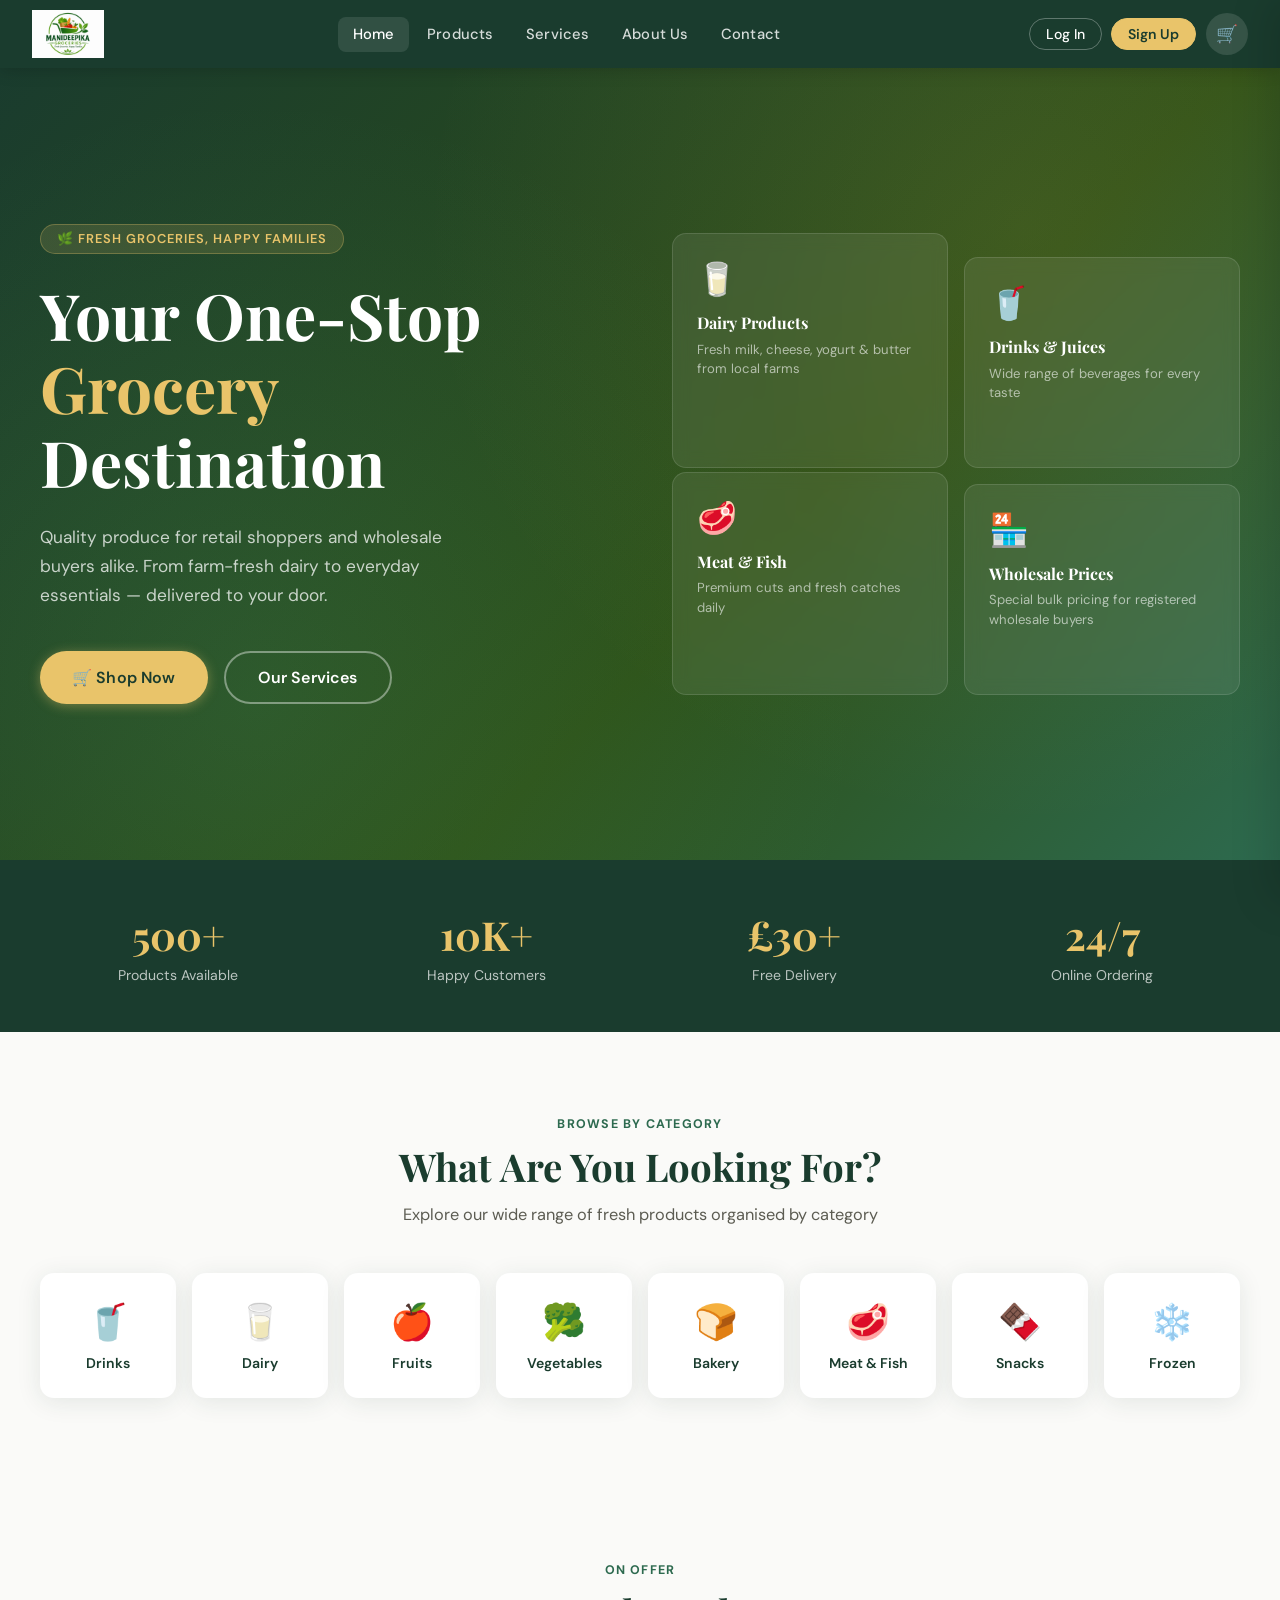
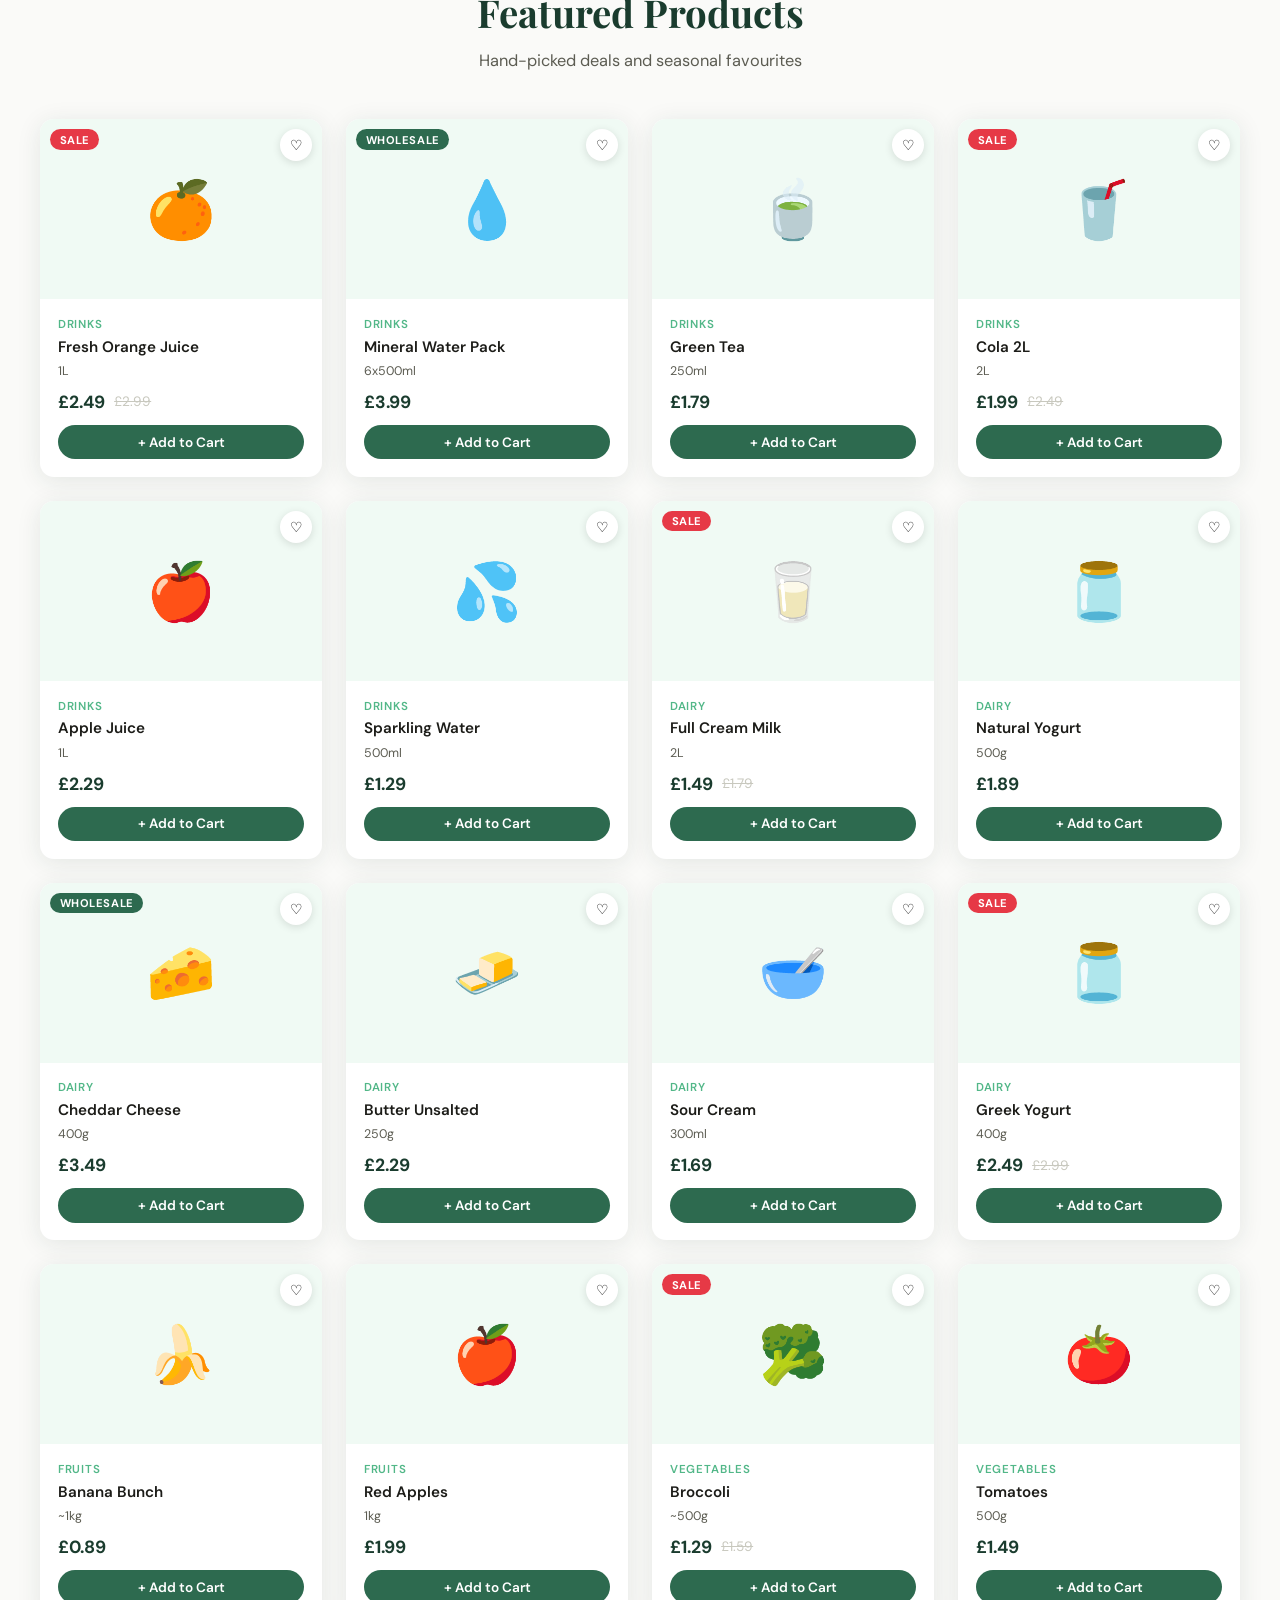
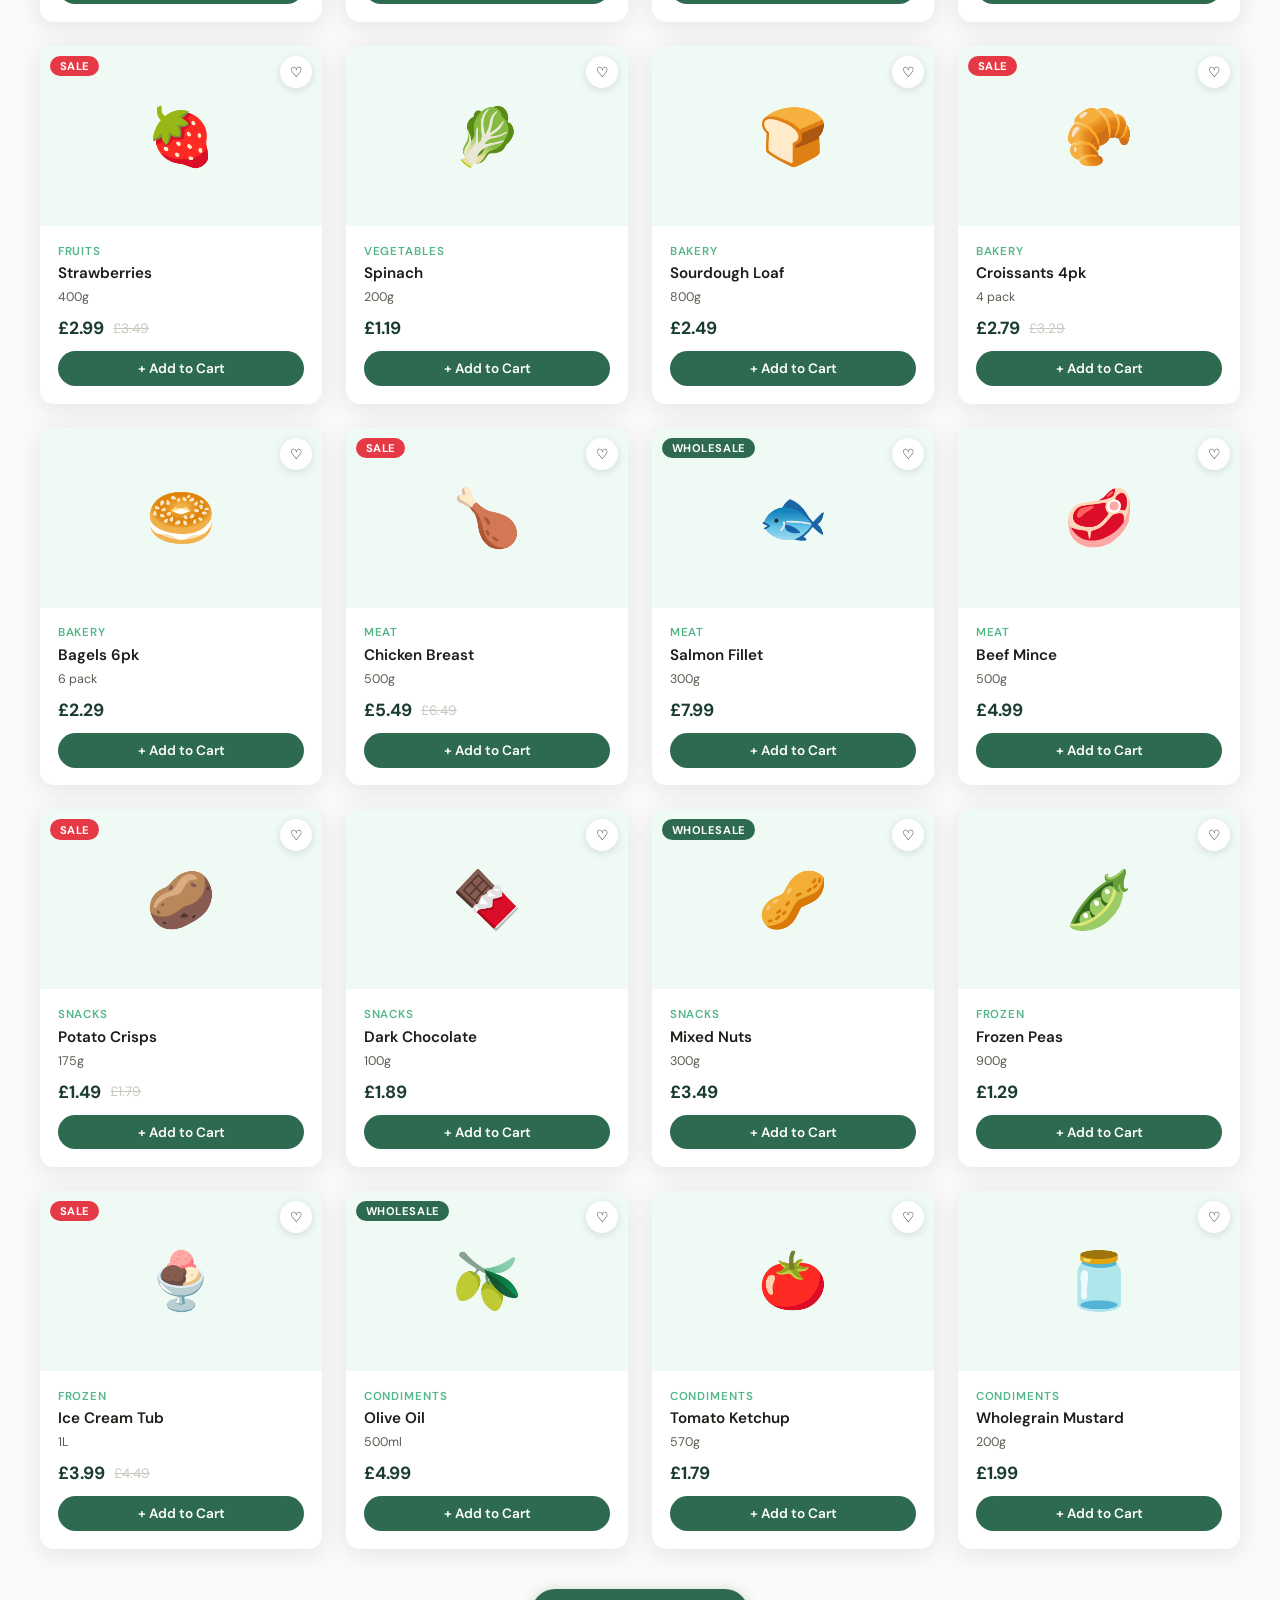
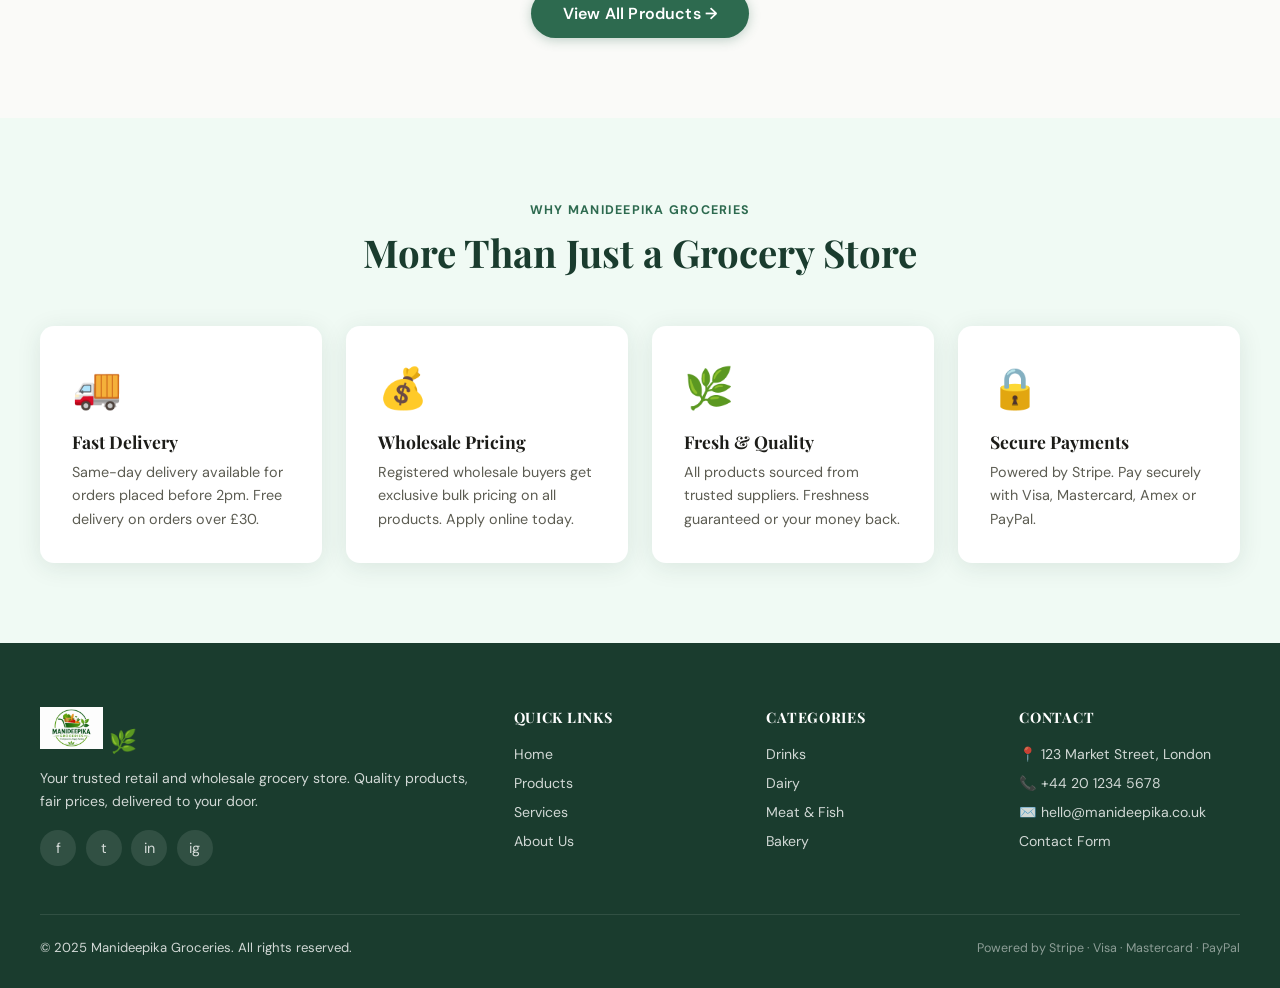
==== commit 9eb284f4: "Update index.html" ====
--- a/index.html
+++ b/index.html
@@ -744,7 +744,7 @@
 <!-- Toast Container -->
 <div class="toast-container" id="toastContainer"></div>
 
-<script src="../ap2/script/app.js"></script>
+<script src="../script/app.js"></script>
 <script>
   function submitContact(e) {
     e.preventDefault();
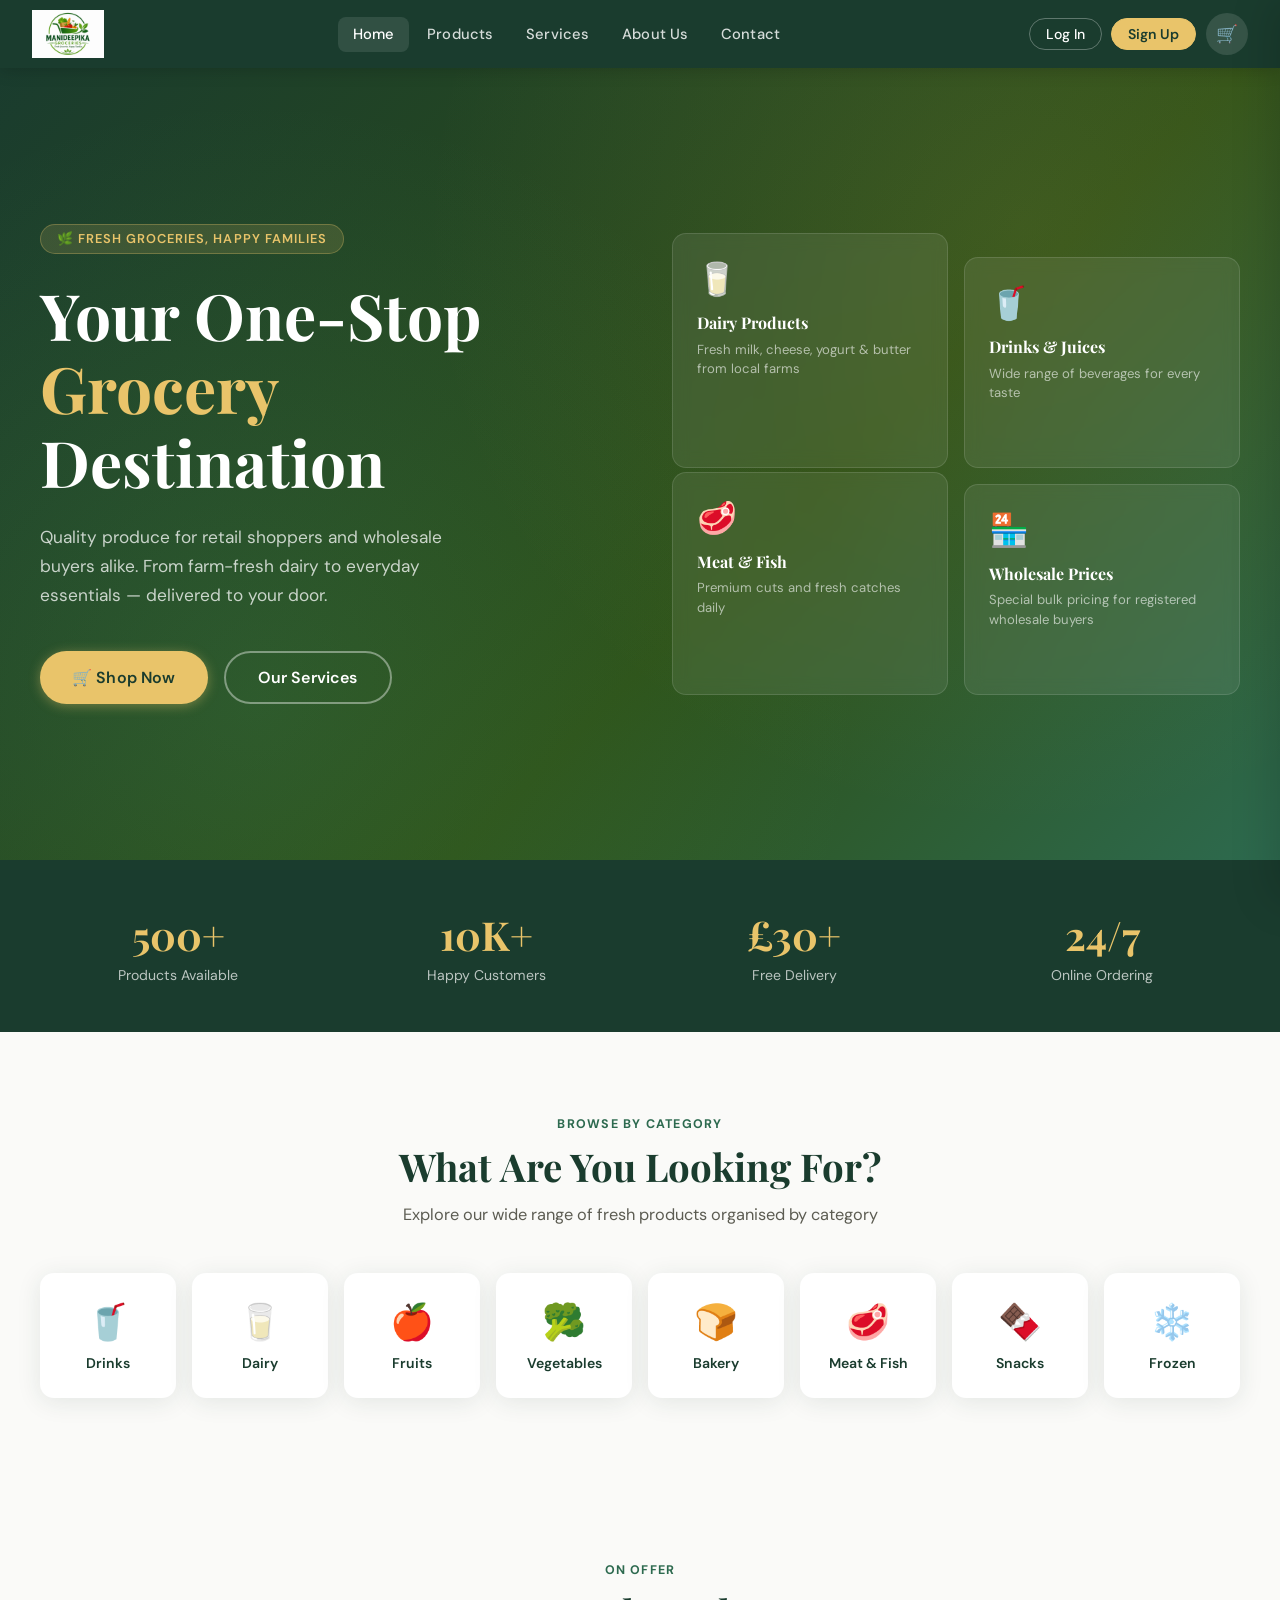
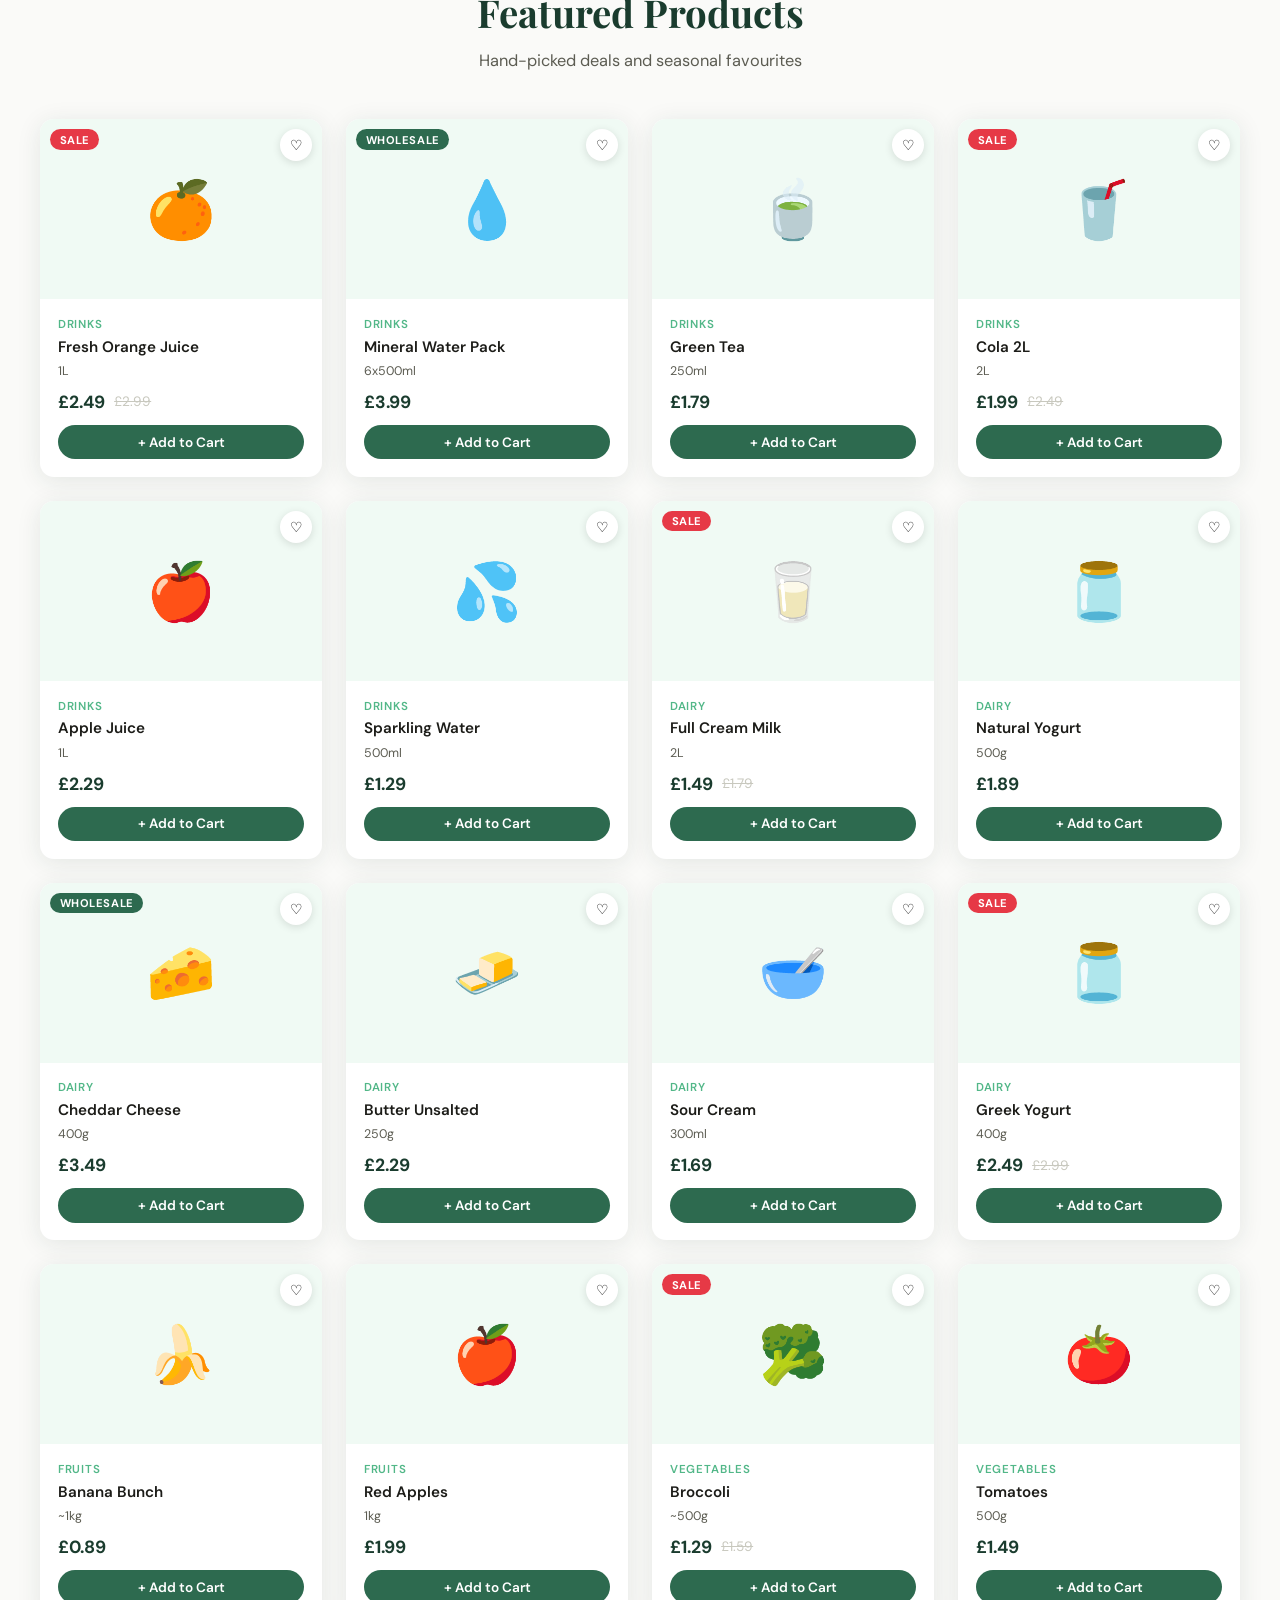
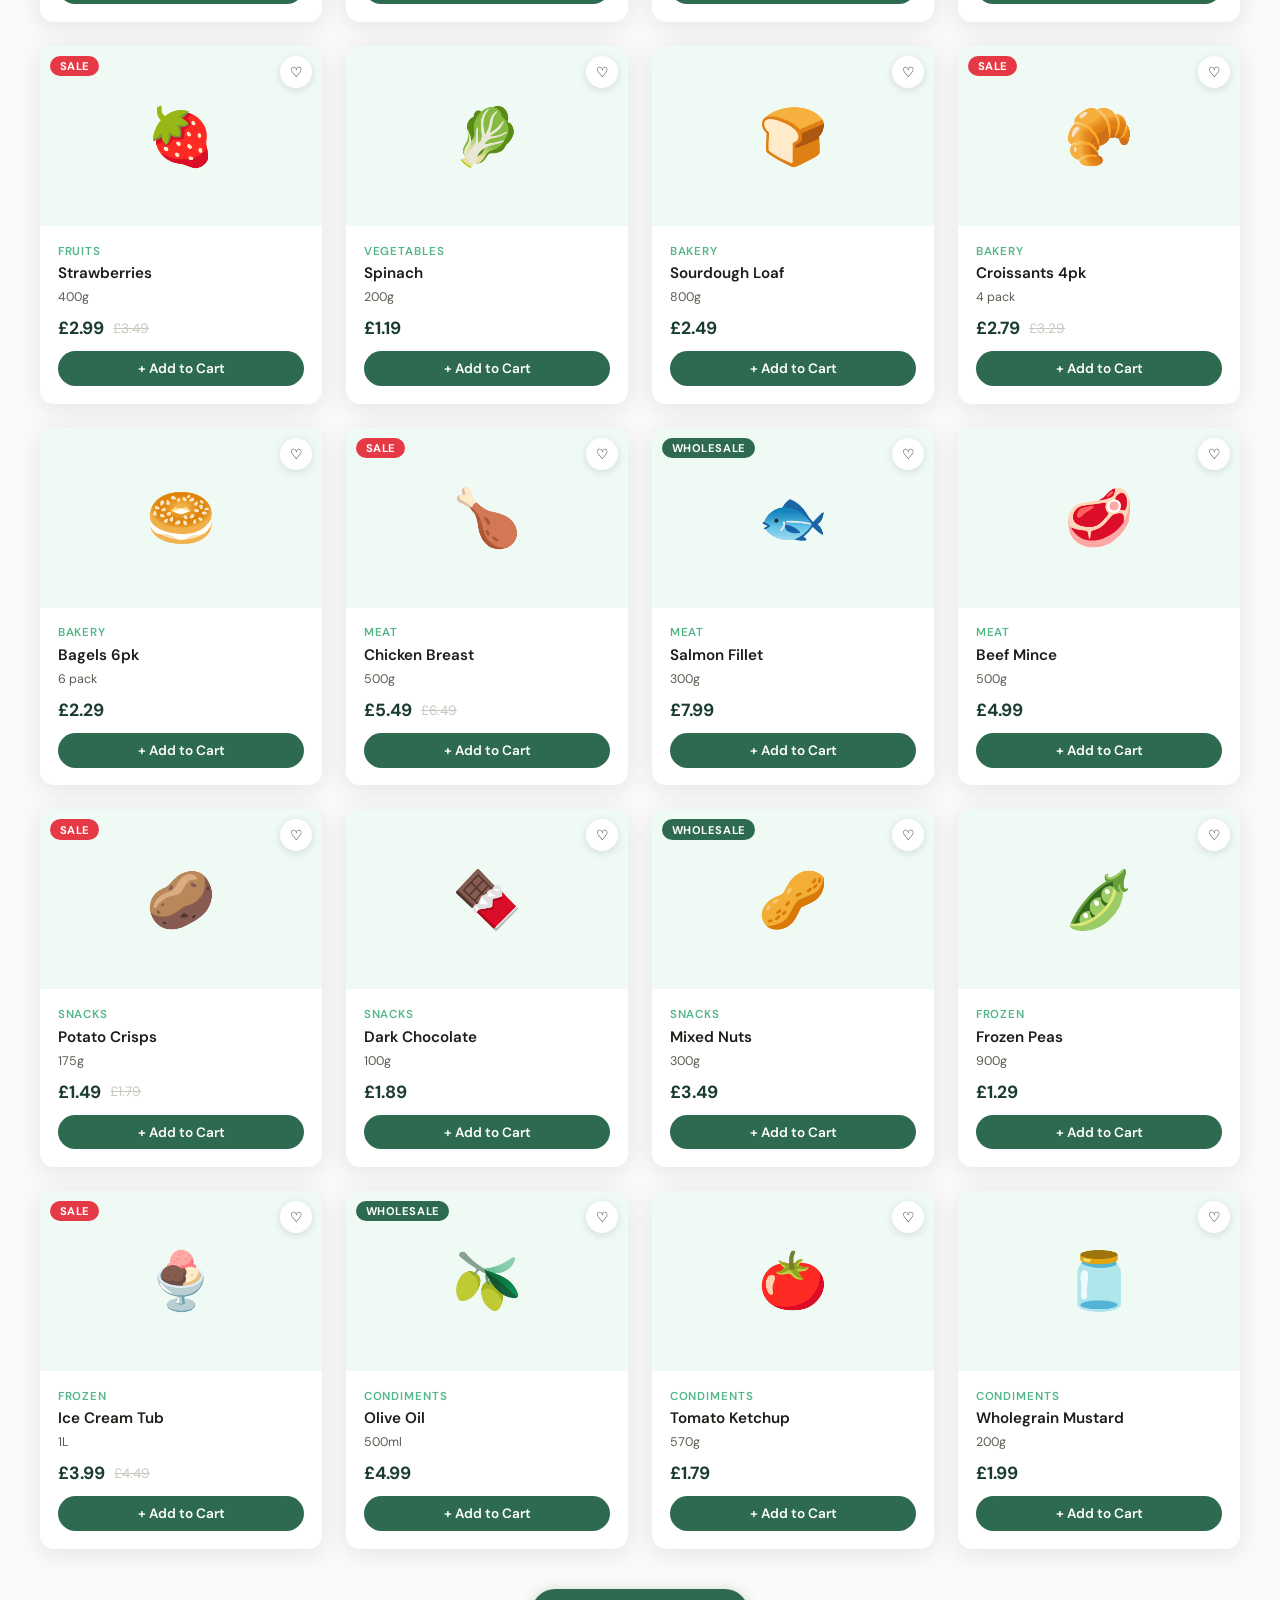
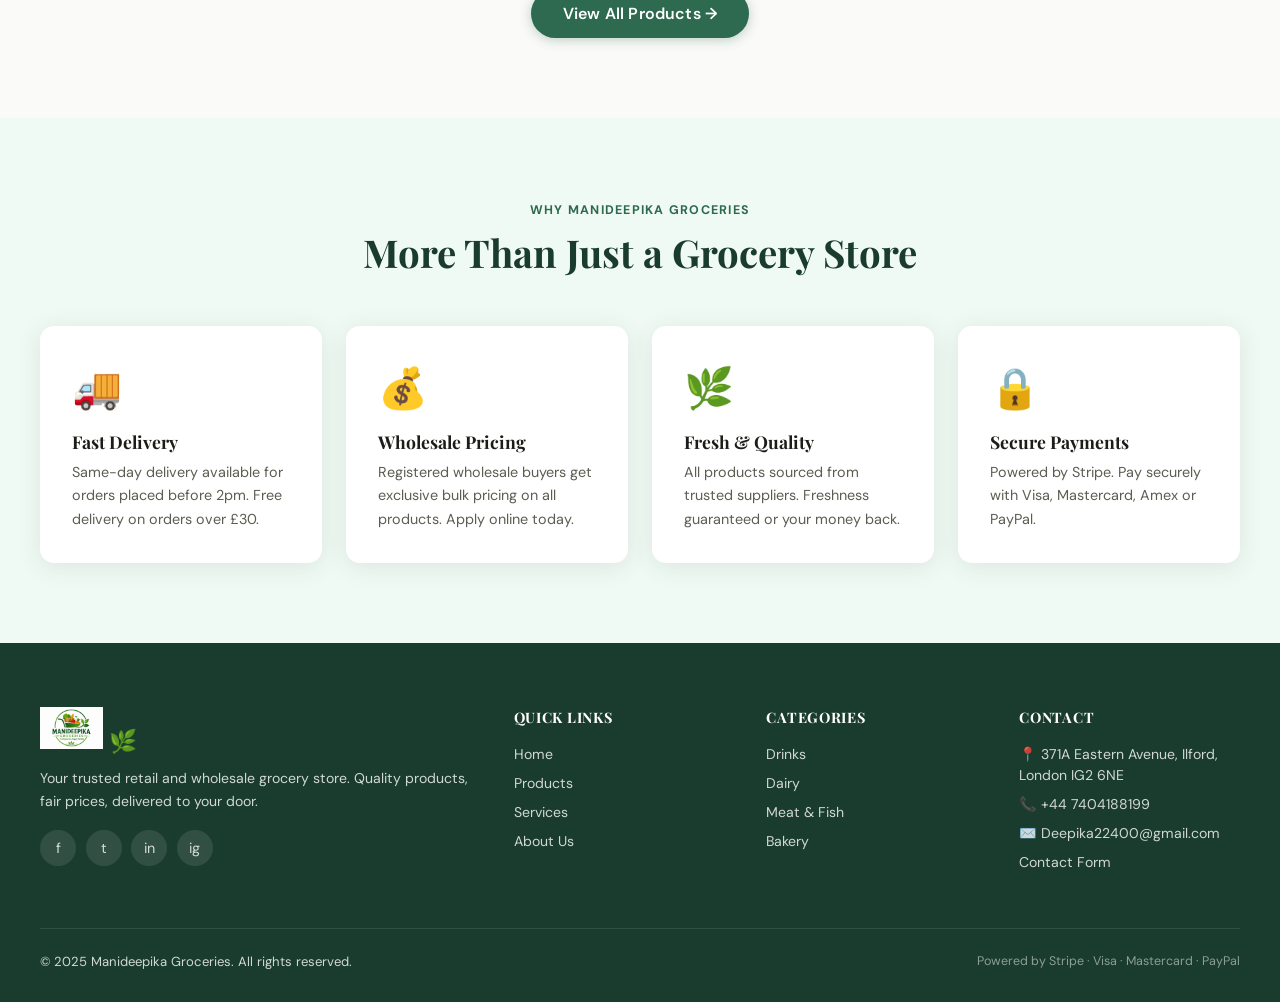
==== commit c911e236: "Update index.html" ====
--- a/index.html
+++ b/index.html
@@ -203,9 +203,9 @@
         <div class="footer-col">
           <h4>Contact</h4>
           <ul>
-            <li><a href="#">📍 123 Market Street, London</a></li>
-            <li><a href="#">📞 +44 20 1234 5678</a></li>
-            <li><a href="#">✉️ hello@manideepika.co.uk</a></li>
+            <li><a href="#">📍 371A Eastern Avenue, Ilford, London IG2 6NE</a></li>
+            <li><a href="#">📞 +44 7404188199</a></li>
+            <li><a href="#">✉️ Deepika22400@gmail.com</a></li>
             <li><a href="#" onclick="navigate('contactPage')">Contact Form</a></li>
           </ul>
         </div>
@@ -349,8 +349,8 @@
       </div>
       <div class="team-grid">
         <div class="team-card">
-          <div class="team-avatar">👨‍💼</div>
-          <h3>James Okafor</h3>
+          <div class="team-avatar">👩‍💼</div>
+          <h3>Manideepika Aluka</h3>
           <p>Founder & CEO</p>
         </div>
         <div class="team-card">
@@ -744,7 +744,7 @@
 <!-- Toast Container -->
 <div class="toast-container" id="toastContainer"></div>
 
-<script src="../script/app.js"></script>
+<script src="script/app.js"></script>
 <script>
   function submitContact(e) {
     e.preventDefault();
